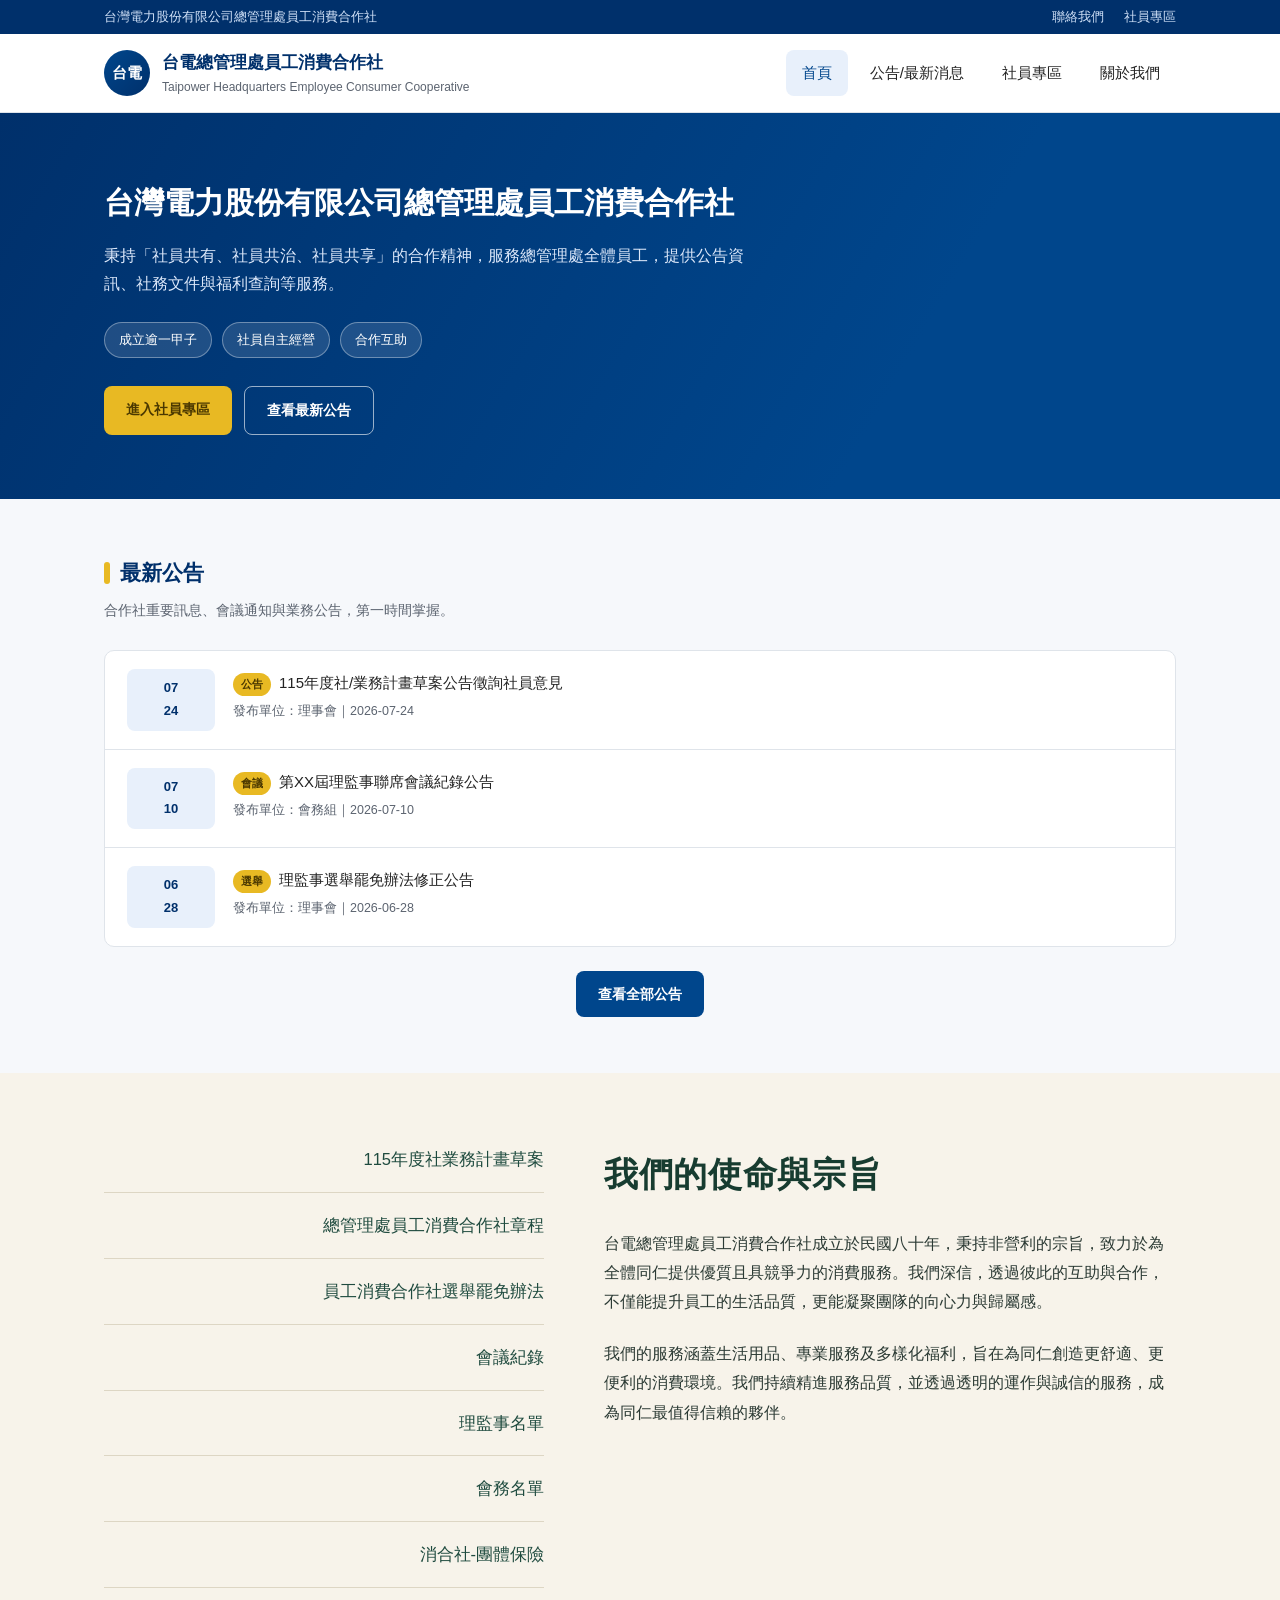
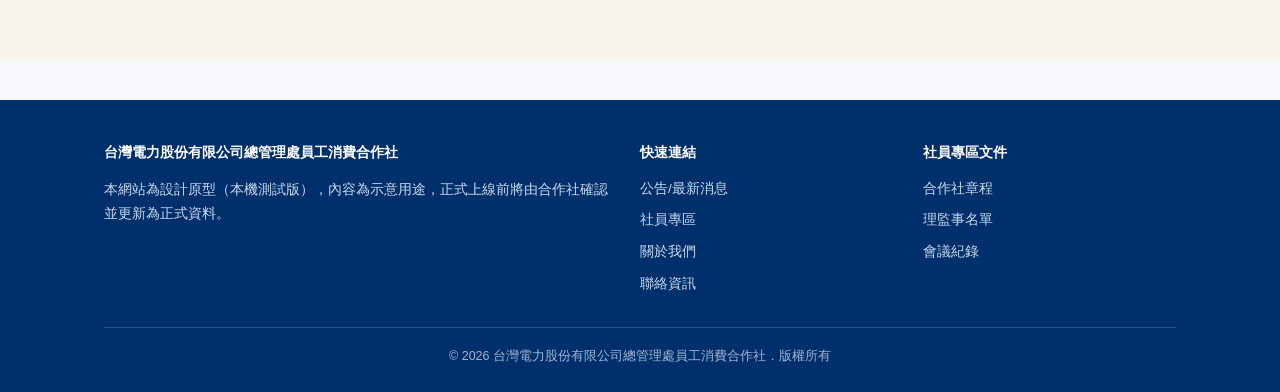
==== index.html @ ced12a4d "Add files via upload" ====
<!DOCTYPE html>
<html lang="zh-Hant">
<head>
<meta charset="UTF-8">
<meta name="viewport" content="width=device-width, initial-scale=1.0">
<title>首頁｜台電總管理處員工消費合作社</title>
<link rel="stylesheet" href="style.css">

</head>
<body>
<div class="topbar">
    <div class="container">
      <span>台灣電力股份有限公司總管理處員工消費合作社</span>
      <div>
        <a href="about.html">聯絡我們</a>
        <a href="members.html">社員專區</a>
      </div>
    </div>
  </div>
  <header class="site-header">
    <div class="container header-inner">
      <a class="brand" href="index.html">
        <div class="brand-mark">台電</div>
        <div class="brand-text">
          <div class="name-main">台電總管理處員工消費合作社</div>
          <div class="name-sub">Taipower Headquarters Employee Consumer Cooperative</div>
        </div>
      </a>
      <nav class="main-nav">
        <ul>
          <li><a class="active" href="index.html">首頁</a></li>
<li><a class="" href="news.html">公告/最新消息</a></li>
<li><a class="" href="members.html">社員專區</a></li>
<li><a class="" href="about.html">關於我們</a></li>

        </ul>
      </nav>
    </div>
  </header>


<section class="hero">
  <div class="container">
    <h1>台灣電力股份有限公司總管理處員工消費合作社</h1>
    <p>秉持「社員共有、社員共治、社員共享」的合作精神，服務總管理處全體員工，提供公告資訊、社務文件與福利查詢等服務。</p>
    <div class="hero-tags">
      <span>成立逾一甲子</span>
      <span>社員自主經營</span>
      <span>合作互助</span>
    </div>
    <div style="margin-top:28px; display:flex; gap:12px;">
      <a class="btn btn-primary" href="members.html">進入社員專區</a>
      <a class="btn btn-outline" href="news.html">查看最新公告</a>
    </div>
  </div>
</section>

<section class="section">
  <div class="container">
    <h2 class="section-title">最新公告</h2>
    <p class="section-desc">合作社重要訊息、會議通知與業務公告，第一時間掌握。</p>
    <div class="notice-list">
      <div class="notice-item">
        <div class="notice-date">07<br>24</div>
        <div>
          <div><span class="notice-tag">公告</span><span class="notice-title">115年度社/業務計畫草案公告徵詢社員意見</span></div>
          <div class="notice-meta">發布單位：理事會｜2026-07-24</div>
        </div>
      </div>
      <div class="notice-item">
        <div class="notice-date">07<br>10</div>
        <div>
          <div><span class="notice-tag">會議</span><span class="notice-title">第XX屆理監事聯席會議紀錄公告</span></div>
          <div class="notice-meta">發布單位：會務組｜2026-07-10</div>
        </div>
      </div>
      <div class="notice-item">
        <div class="notice-date">06<br>28</div>
        <div>
          <div><span class="notice-tag">選舉</span><span class="notice-title">理監事選舉罷免辦法修正公告</span></div>
          <div class="notice-meta">發布單位：理事會｜2026-06-28</div>
        </div>
      </div>
    </div>
    <div style="text-align:center; margin-top:24px;">
      <a class="btn btn-solid" href="news.html">查看全部公告</a>
    </div>
  </div>
</section>

<section class="mission-section">
  <div class="container mission-grid">
    <div class="mission-links">
      <a href="members-plan.html">115年度社業務計畫草案</a>
      <a href="members-charter.html">總管理處員工消費合作社章程</a>
      <a href="members-election.html">員工消費合作社選舉罷免辦法</a>
      <a href="members-minutes.html">會議紀錄</a>
      <a href="members-board.html">理監事名單</a>
      <a href="members-staff.html">會務名單</a>
      <a href="members-insurance.html">消合社-團體保險</a>
    </div>
    <div class="mission-content">
      <h2>我們的使命與宗旨</h2>
      <p>台電總管理處員工消費合作社成立於民國八十年，秉持非營利的宗旨，致力於為全體同仁提供優質且具競爭力的消費服務。我們深信，透過彼此的互助與合作，不僅能提升員工的生活品質，更能凝聚團隊的向心力與歸屬感。</p>
      <p>我們的服務涵蓋生活用品、專業服務及多樣化福利，旨在為同仁創造更舒適、更便利的消費環境。我們持續精進服務品質，並透過透明的運作與誠信的服務，成為同仁最值得信賴的夥伴。</p>
    </div>
  </div>
</section>

<footer class="site-footer">
    <div class="container">
      <div class="foot-grid">
        <div>
          <h4>台灣電力股份有限公司總管理處員工消費合作社</h4>
          <p style="color:#c9d9ef;">本網站為設計原型（本機測試版），內容為示意用途，正式上線前將由合作社確認並更新為正式資料。</p>
        </div>
        <div>
          <h4>快速連結</h4>
          <ul>
            <li><a href="news.html">公告/最新消息</a></li>
            <li><a href="members.html">社員專區</a></li>
            <li><a href="about.html">關於我們</a></li>
            <li><a href="about.html#contact">聯絡資訊</a></li>
          </ul>
        </div>
        <div>
          <h4>社員專區文件</h4>
          <ul>
            <li><a href="members-charter.html">合作社章程</a></li>
            <li><a href="members-board.html">理監事名單</a></li>
            <li><a href="members-minutes.html">會議紀錄</a></li>
          </ul>
        </div>
      </div>
      <div class="copyright">&copy; 2026 台灣電力股份有限公司總管理處員工消費合作社．版權所有</div>
    </div>
  </footer>

</body>
</html>
---- style.css ----
/* ===========================================================
   台灣電力股份有限公司總管理處員工消費合作社 - 網站樣式
   =========================================================== */

:root {
  --primary: #00468c;
  --primary-dark: #00306b;
  --primary-light: #e8f0fb;
  --accent: #e8b923;
  --text: #232323;
  --text-light: #5c6470;
  --border: #dfe4ea;
  --bg: #f6f8fb;
  --white: #ffffff;
  --radius: 10px;
  --shadow: 0 2px 10px rgba(0, 40, 90, 0.08);
}

* { box-sizing: border-box; }

/* ---------- Mission section (cream/green, matches reference layout) ---------- */
.mission-section { background: #F7F3EA; padding: 72px 0; }
.mission-grid { display: grid; grid-template-columns: 1fr 1.3fr; gap: 60px; align-items: start; }
@media (max-width: 860px) { .mission-grid { grid-template-columns: 1fr; gap: 32px; } }
.mission-links { display: flex; flex-direction: column; }
.mission-links a {
  display: block; text-align: right; padding: 18px 0;
  border-bottom: 1px solid #ddd6c4;
  color: #1F4B3F; font-size: 16.5px; font-weight: 500;
}
.mission-links a:first-child { padding-top: 0; }
.mission-links a:hover { color: #0d2a20; text-decoration: underline; }
.mission-content h2 {
  font-size: 34px; font-weight: 900; color: #173C30; margin: 0 0 24px; letter-spacing: .02em;
}
.mission-content p { color: #2b3a34; font-size: 15.5px; line-height: 1.9; margin: 0 0 22px; }
.mission-content p:last-child { margin-bottom: 0; }

body {
  margin: 0;
  font-family: "Noto Sans TC", "PingFang TC", "Microsoft JhengHei", -apple-system,
    BlinkMacSystemFont, sans-serif;
  color: var(--text);
  background: var(--bg);
  line-height: 1.75;
}

a { color: inherit; text-decoration: none; }
img { max-width: 100%; display: block; }

.container { max-width: 1120px; margin: 0 auto; padding: 0 24px; }

/* ---------- Top bar ---------- */
.topbar { background: var(--primary-dark); color: #cfe0f7; font-size: 13px; }
.topbar .container { display: flex; justify-content: space-between; align-items: center; height: 34px; }
.topbar a { color: #cfe0f7; margin-left: 16px; }
.topbar a:hover { color: var(--white); }

/* ---------- Header / Nav ---------- */
header.site-header { background: var(--white); border-bottom: 1px solid var(--border); position: sticky; top: 0; z-index: 50; }
.header-inner { display: flex; align-items: center; justify-content: space-between; height: 78px; }
.brand { display: flex; align-items: center; gap: 12px; }
.brand-mark {
  width: 46px; height: 46px; border-radius: 50%;
  background: linear-gradient(135deg, var(--primary), var(--primary-dark));
  color: var(--white); display: flex; align-items: center; justify-content: center;
  font-weight: 700; font-size: 15px; flex-shrink: 0;
}
.brand-text .name-main { font-size: 17px; font-weight: 700; color: var(--primary-dark); }
.brand-text .name-sub { font-size: 12px; color: var(--text-light); }

nav.main-nav ul { list-style: none; display: flex; gap: 6px; margin: 0; padding: 0; }
nav.main-nav a { display: block; padding: 10px 16px; border-radius: 8px; font-size: 15px; font-weight: 500; color: var(--text); }
nav.main-nav a:hover, nav.main-nav a.active { background: var(--primary-light); color: var(--primary); }

/* ---------- Hero ---------- */
.hero { background: linear-gradient(120deg, var(--primary-dark), var(--primary) 70%); color: var(--white); padding: 64px 0; }
.hero h1 { font-size: 30px; margin: 0 0 12px; }
.hero p { font-size: 16px; color: #dce8fa; max-width: 640px; margin: 0 0 24px; }
.hero-tags { display: flex; gap: 10px; flex-wrap: wrap; }
.hero-tags span { background: rgba(255,255,255,.12); border: 1px solid rgba(255,255,255,.35); padding: 6px 14px; border-radius: 999px; font-size: 13px; }

/* ---------- Page header ---------- */
.page-header { background: var(--primary-light); border-bottom: 1px solid var(--border); padding: 36px 0; }
.page-header h1 { margin: 0 0 6px; font-size: 24px; color: var(--primary-dark); }
.breadcrumb { font-size: 13px; color: var(--text-light); }
.breadcrumb a { color: var(--primary); }

/* ---------- Section ---------- */
.section { padding: 56px 0; }
.section-title { font-size: 21px; color: var(--primary-dark); margin: 0 0 6px; display: flex; align-items: center; gap: 10px; }
.section-title::before { content: ""; width: 6px; height: 22px; background: var(--accent); border-radius: 3px; display: inline-block; }
.section-desc { color: var(--text-light); margin: 0 0 28px; font-size: 14px; }

/* ---------- Grid / Cards ---------- */
.grid { display: grid; gap: 20px; }
.grid-3 { grid-template-columns: repeat(3, 1fr); }
.grid-2 { grid-template-columns: repeat(2, 1fr); }

@media (max-width: 860px) {
  .grid-3, .grid-2 { grid-template-columns: 1fr; }
  nav.main-nav { display: none; }
}

.card { background: var(--white); border: 1px solid var(--border); border-radius: var(--radius); padding: 24px; box-shadow: var(--shadow); transition: transform .15s ease, box-shadow .15s ease; }
.card:hover { transform: translateY(-3px); box-shadow: 0 8px 22px rgba(0,40,90,.12); }
.card .icon { width: 44px; height: 44px; border-radius: 10px; background: var(--primary-light); color: var(--primary); display: flex; align-items: center; justify-content: center; font-size: 20px; margin-bottom: 14px; }
.card h3 { margin: 0 0 8px; font-size: 16px; color: var(--text); }
.card p { margin: 0; font-size: 13.5px; color: var(--text-light); }
.card .card-link { display: inline-block; margin-top: 14px; font-size: 13px; color: var(--primary); font-weight: 600; }

/* ---------- Announcement list ---------- */
.notice-list { background: var(--white); border: 1px solid var(--border); border-radius: var(--radius); overflow: hidden; }
.notice-item { display: flex; gap: 18px; align-items: flex-start; padding: 18px 22px; border-bottom: 1px solid var(--border); }
.notice-item:last-child { border-bottom: none; }
.notice-item:hover { background: var(--primary-light); }
.notice-date { flex-shrink: 0; width: 88px; text-align: center; background: var(--primary-light); color: var(--primary-dark); border-radius: 8px; padding: 8px 4px; font-size: 13px; font-weight: 600; }
.notice-tag { display: inline-block; font-size: 11px; padding: 2px 8px; border-radius: 999px; background: var(--accent); color: #4a3800; font-weight: 700; margin-right: 8px; }
.notice-title { font-size: 15px; font-weight: 500; }
.notice-meta { font-size: 12.5px; color: var(--text-light); margin-top: 4px; }

/* ---------- Buttons ---------- */
.btn { display: inline-block; padding: 11px 22px; border-radius: 8px; font-size: 14px; font-weight: 600; cursor: pointer; border: none; }
.btn-primary { background: var(--accent); color: #4a3800; }
.btn-primary:hover { background: #f2c948; }
.btn-outline { background: transparent; border: 1px solid rgba(255,255,255,.6); color: var(--white); }
.btn-outline:hover { background: rgba(255,255,255,.15); }
.btn-solid { background: var(--primary); color: var(--white); }
.btn-solid:hover { background: var(--primary-dark); }

/* ---------- Document panel ---------- */
.doc-panel { background: var(--white); border: 1px solid var(--border); border-radius: var(--radius); padding: 28px; box-shadow: var(--shadow); }
.doc-panel h2 { color: var(--primary-dark); font-size: 18px; margin-top: 28px; }
.doc-panel h2:first-child { margin-top: 0; }
.doc-panel table { width: 100%; border-collapse: collapse; margin: 14px 0 24px; font-size: 14px; }
.doc-panel th, .doc-panel td { border: 1px solid var(--border); padding: 10px 12px; text-align: left; }
.doc-panel th { background: var(--primary-light); color: var(--primary-dark); font-weight: 700; }
.doc-meta { display: flex; gap: 16px; flex-wrap: wrap; font-size: 13px; color: var(--text-light); margin-bottom: 20px; border-bottom: 1px dashed var(--border); padding-bottom: 16px; }
.download-box { display: flex; align-items: center; justify-content: space-between; background: var(--primary-light); border: 1px dashed var(--primary); border-radius: 8px; padding: 14px 18px; margin-top: 24px; font-size: 14px; color: var(--primary-dark); }

/* ---------- Contact ---------- */
.contact-grid { display: grid; grid-template-columns: 1fr 1fr; gap: 28px; }
@media (max-width: 860px) { .contact-grid { grid-template-columns: 1fr; } }
.contact-info-list { list-style: none; padding: 0; margin: 0; }
.contact-info-list li { display: flex; gap: 12px; padding: 14px 0; border-bottom: 1px solid var(--border); font-size: 14.5px; }
.contact-info-list .label { width: 84px; flex-shrink: 0; color: var(--text-light); font-weight: 600; }
.form-group { margin-bottom: 16px; }
.form-group label { display: block; font-size: 13.5px; margin-bottom: 6px; color: var(--text-light); }
.form-group input, .form-group textarea { width: 100%; padding: 10px 12px; border: 1px solid var(--border); border-radius: 8px; font-size: 14px; font-family: inherit; }
.map-box { height: 220px; border-radius: var(--radius); border: 1px solid var(--border); background: repeating-linear-gradient(45deg, var(--primary-light), var(--primary-light) 12px, #f0f5fc 12px, #f0f5fc 24px); display: flex; align-items: center; justify-content: center; color: var(--primary); font-size: 13px; margin-top: 20px; }

/* ---------- Footer ---------- */
footer.site-footer { background: var(--primary-dark); color: #c9d9ef; padding: 40px 0 24px; margin-top: 40px; font-size: 13.5px; }
footer.site-footer .foot-grid { display: grid; grid-template-columns: 2fr 1fr 1fr; gap: 30px; padding-bottom: 24px; border-bottom: 1px solid rgba(255,255,255,.15); }
@media (max-width: 860px) { footer.site-footer .foot-grid { grid-template-columns: 1fr; } }
footer.site-footer h4 { color: var(--white); font-size: 14px; margin: 0 0 12px; }
footer.site-footer ul { list-style: none; padding: 0; margin: 0; }
footer.site-footer li { margin-bottom: 8px; }
footer.site-footer a:hover { color: var(--white); }
.copyright { text-align: center; padding-top: 18px; font-size: 12.5px; color: #9fb4d4; }

/* ---------- Misc ---------- */
.badge-list { display: flex; flex-wrap: wrap; gap: 10px; margin-bottom: 24px; }
.badge-list a { background: var(--white); border: 1px solid var(--border); padding: 8px 16px; border-radius: 999px; font-size: 13px; color: var(--primary); }
.badge-list a.active { background: var(--primary); color: var(--white); border-color: var(--primary); }
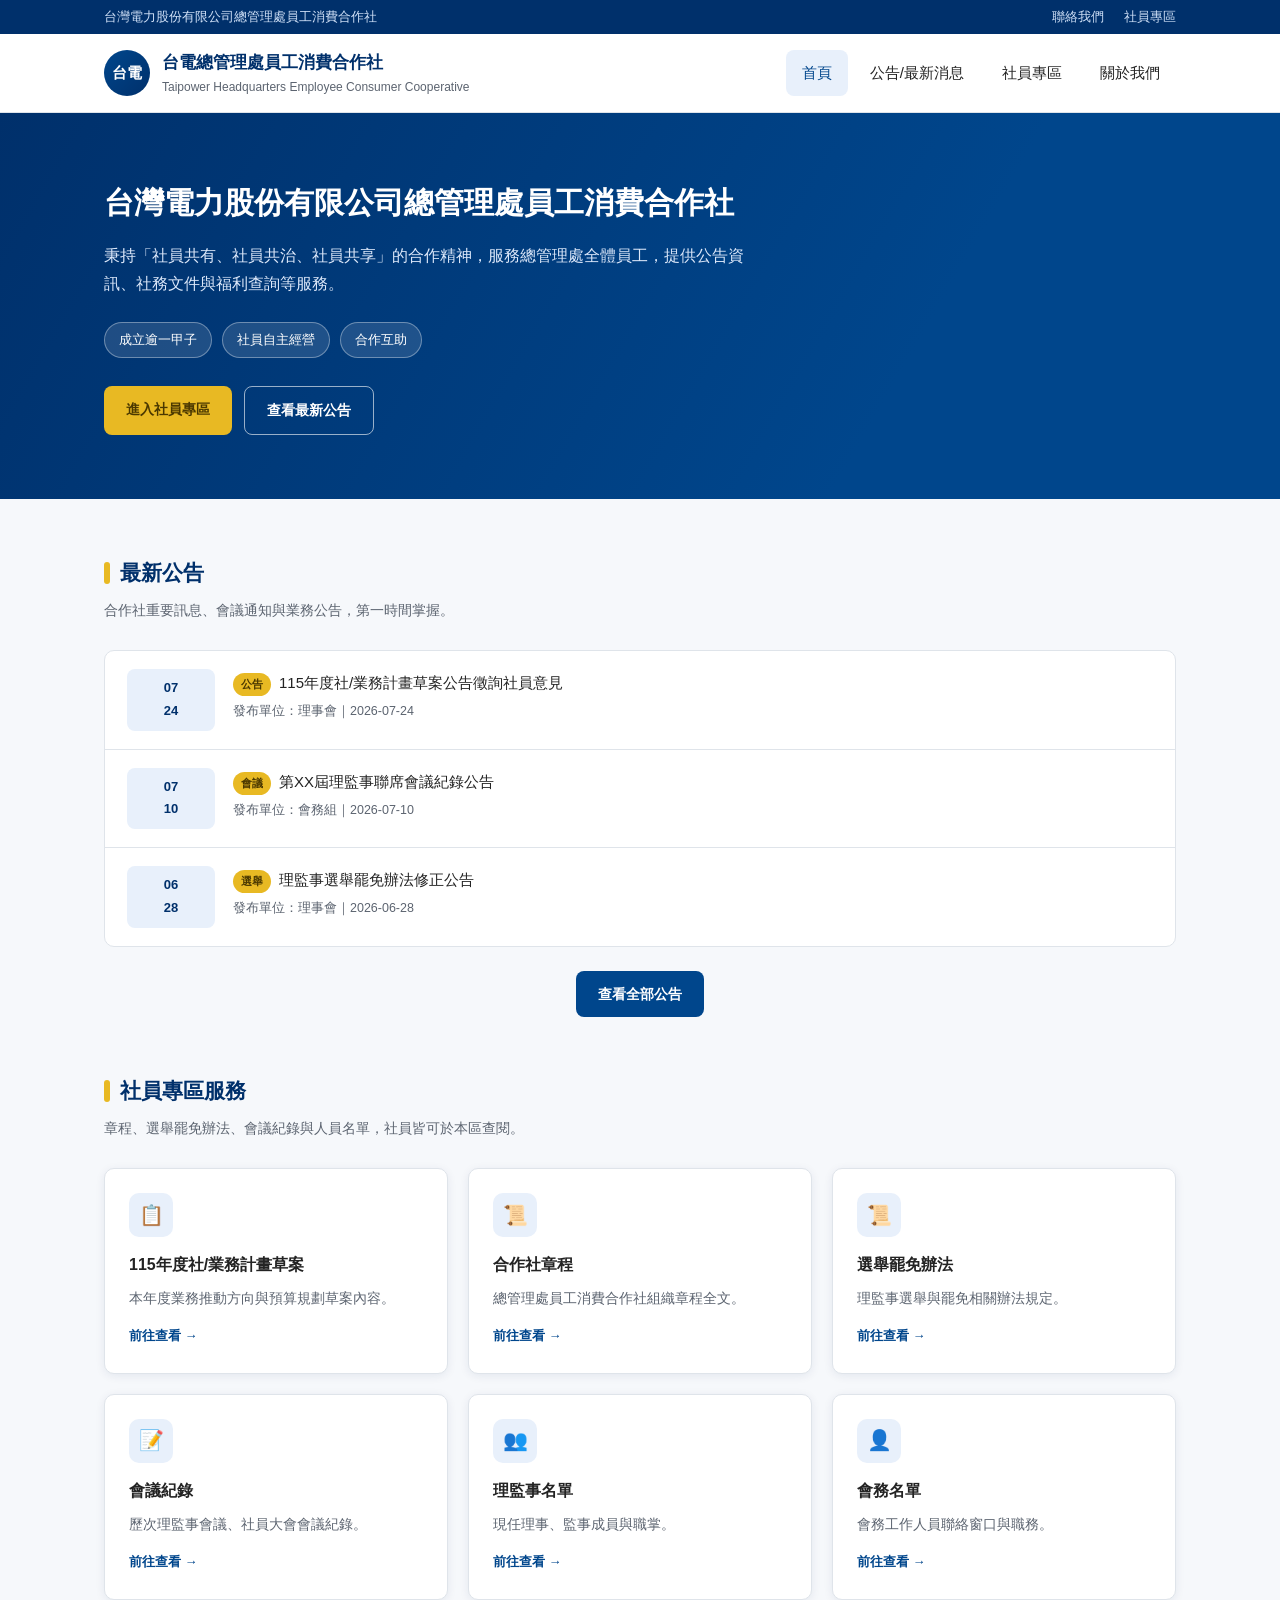
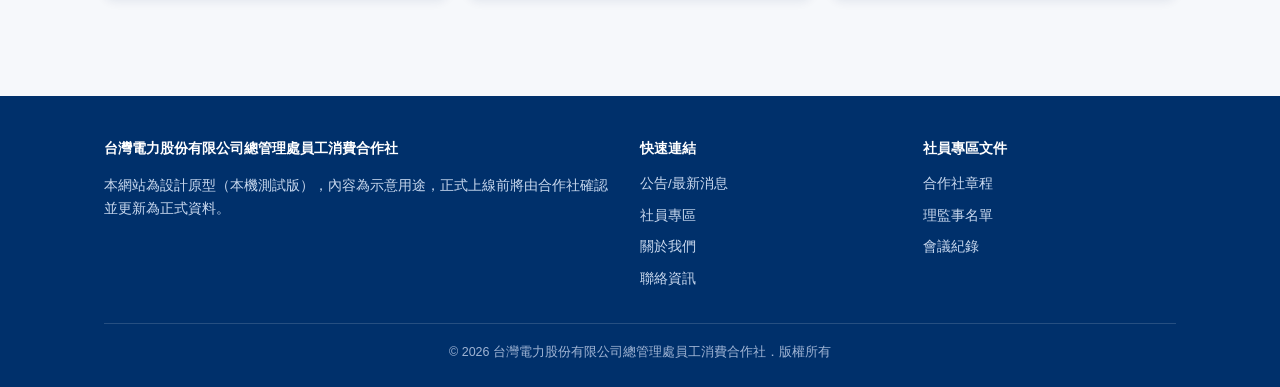
==== commit c4ab3e89: "Add files via upload" ====
--- a/index.html
+++ b/index.html
@@ -88,21 +88,47 @@
   </div>
 </section>
 
-<section class="mission-section">
-  <div class="container mission-grid">
-    <div class="mission-links">
-      <a href="members-plan.html">115年度社業務計畫草案</a>
-      <a href="members-charter.html">總管理處員工消費合作社章程</a>
-      <a href="members-election.html">員工消費合作社選舉罷免辦法</a>
-      <a href="members-minutes.html">會議紀錄</a>
-      <a href="members-board.html">理監事名單</a>
-      <a href="members-staff.html">會務名單</a>
-      <a href="members-insurance.html">消合社-團體保險</a>
-    </div>
-    <div class="mission-content">
-      <h2>我們的使命與宗旨</h2>
-      <p>台電總管理處員工消費合作社成立於民國八十年，秉持非營利的宗旨，致力於為全體同仁提供優質且具競爭力的消費服務。我們深信，透過彼此的互助與合作，不僅能提升員工的生活品質，更能凝聚團隊的向心力與歸屬感。</p>
-      <p>我們的服務涵蓋生活用品、專業服務及多樣化福利，旨在為同仁創造更舒適、更便利的消費環境。我們持續精進服務品質，並透過透明的運作與誠信的服務，成為同仁最值得信賴的夥伴。</p>
+<section class="section" style="padding-top:0;">
+  <div class="container">
+    <h2 class="section-title">社員專區服務</h2>
+    <p class="section-desc">章程、選舉罷免辦法、會議紀錄與人員名單，社員皆可於本區查閱。</p>
+    <div class="grid grid-3">
+      <div class="card">
+        <div class="icon">&#128203;</div>
+        <h3>115年度社/業務計畫草案</h3>
+        <p>本年度業務推動方向與預算規劃草案內容。</p>
+        <a class="card-link" href="members-plan.html">前往查看 →</a>
+      </div>
+      <div class="card">
+        <div class="icon">&#128220;</div>
+        <h3>合作社章程</h3>
+        <p>總管理處員工消費合作社組織章程全文。</p>
+        <a class="card-link" href="members-charter.html">前往查看 →</a>
+      </div>
+      <div class="card">
+        <div class="icon">&#128220;</div>
+        <h3>選舉罷免辦法</h3>
+        <p>理監事選舉與罷免相關辦法規定。</p>
+        <a class="card-link" href="members-election.html">前往查看 →</a>
+      </div>
+      <div class="card">
+        <div class="icon">&#128221;</div>
+        <h3>會議紀錄</h3>
+        <p>歷次理監事會議、社員大會會議紀錄。</p>
+        <a class="card-link" href="members-minutes.html">前往查看 →</a>
+      </div>
+      <div class="card">
+        <div class="icon">&#128101;</div>
+        <h3>理監事名單</h3>
+        <p>現任理事、監事成員與職掌。</p>
+        <a class="card-link" href="members-board.html">前往查看 →</a>
+      </div>
+      <div class="card">
+        <div class="icon">&#128100;</div>
+        <h3>會務名單</h3>
+        <p>會務工作人員聯絡窗口與職務。</p>
+        <a class="card-link" href="members-staff.html">前往查看 →</a>
+      </div>
     </div>
   </div>
 </section>
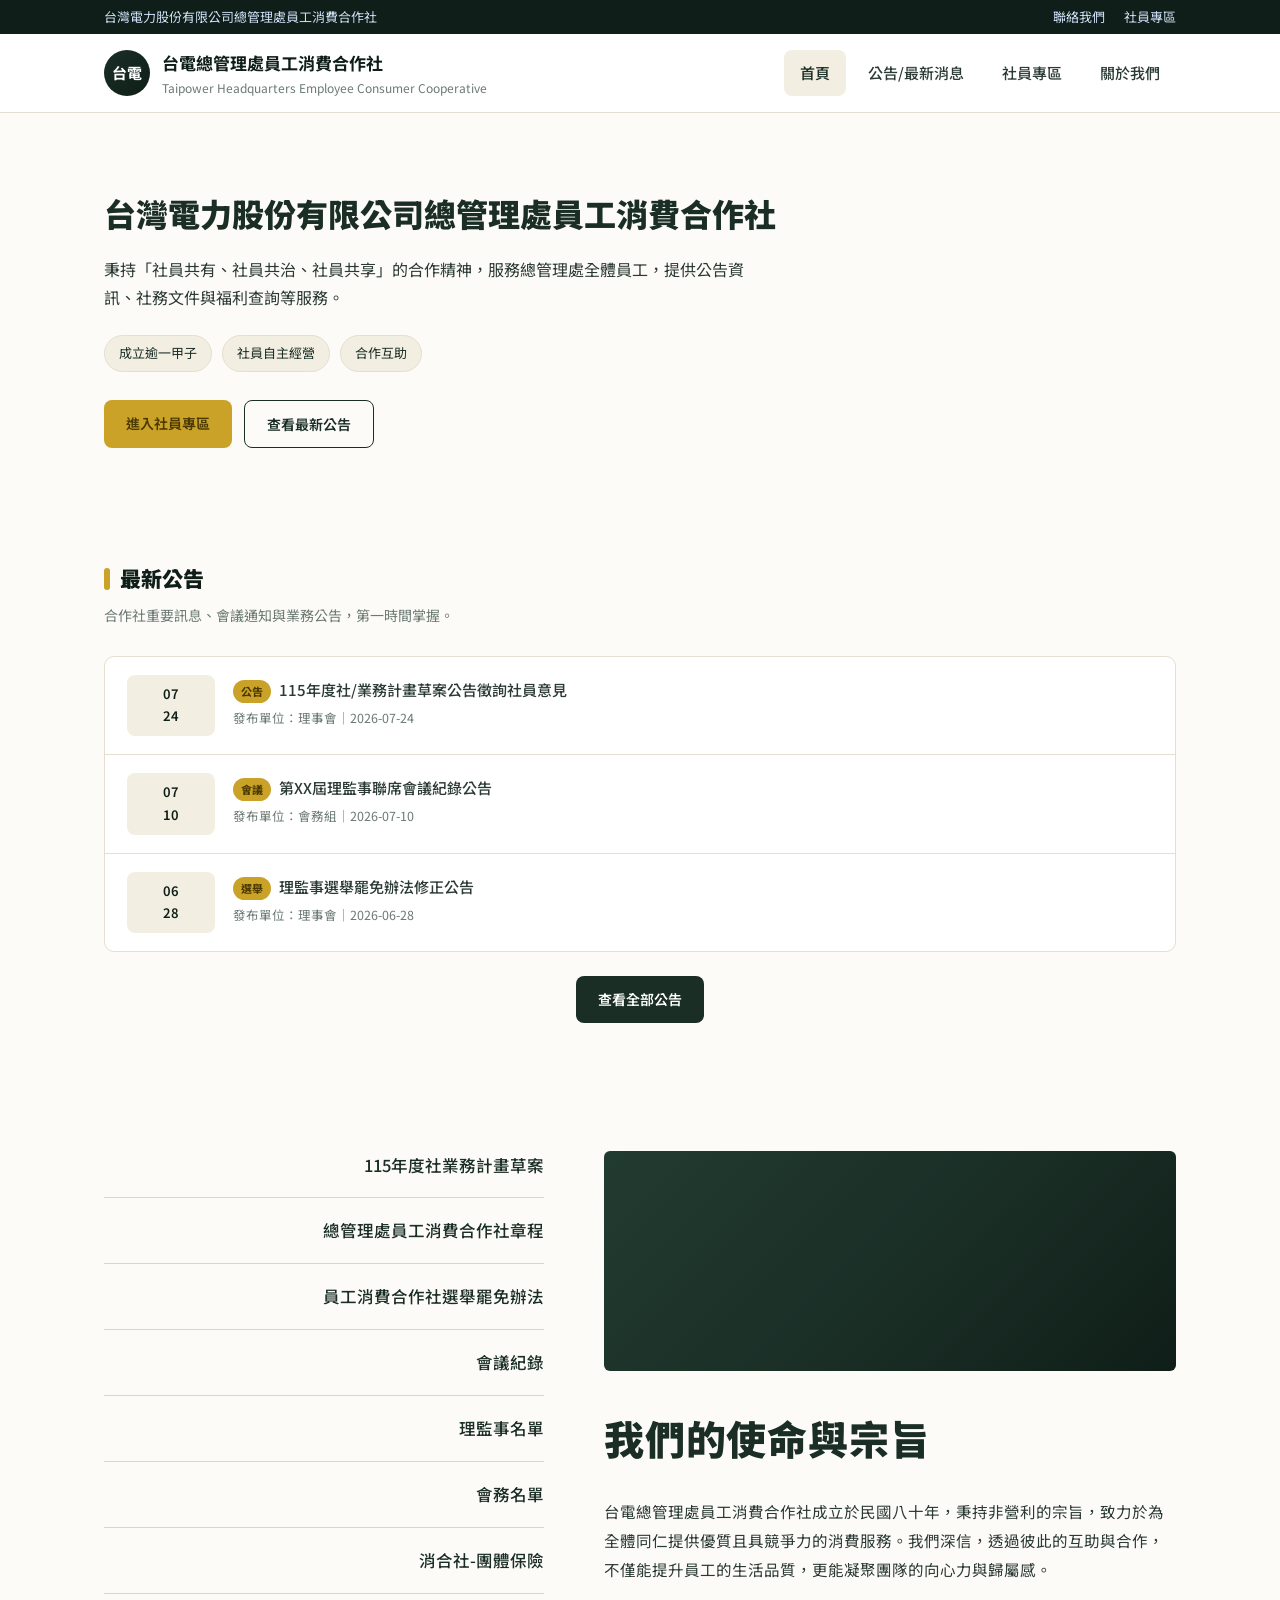
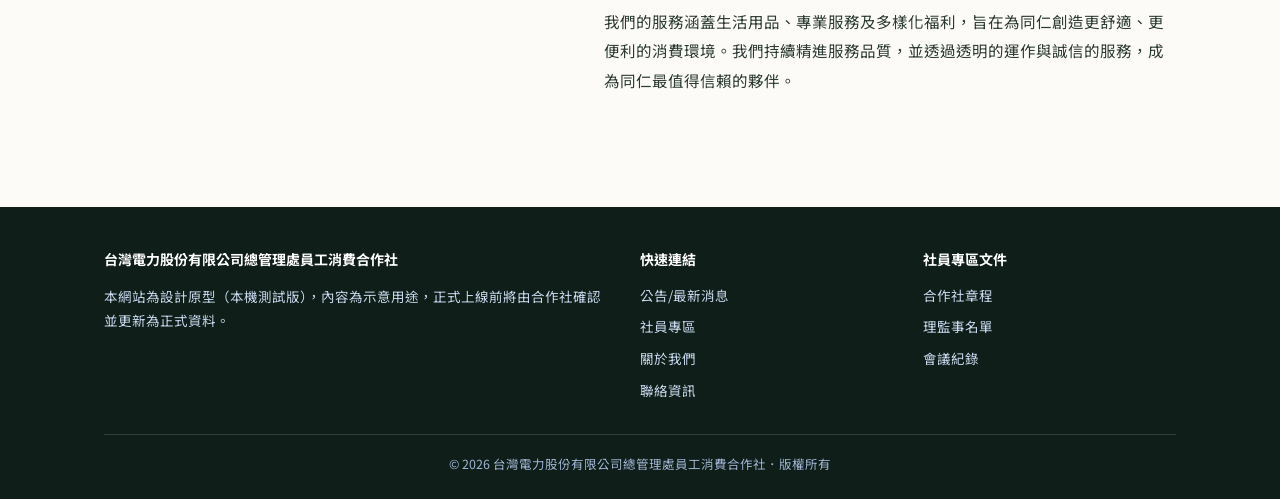
==== commit 64a67a1b: "Add files via upload" ====
--- a/index.html
+++ b/index.html
@@ -5,6 +5,8 @@
 <meta name="viewport" content="width=device-width, initial-scale=1.0">
 <title>首頁｜台電總管理處員工消費合作社</title>
 <link rel="stylesheet" href="style.css">
+<link rel="preconnect" href="https://fonts.googleapis.com">
+<link href="https://fonts.googleapis.com/css2?family=Noto+Sans+TC:wght@400;500;700;900&display=swap" rel="stylesheet">
 
 </head>
 <body>
@@ -88,47 +90,22 @@
   </div>
 </section>
 
-<section class="section" style="padding-top:0;">
-  <div class="container">
-    <h2 class="section-title">社員專區服務</h2>
-    <p class="section-desc">章程、選舉罷免辦法、會議紀錄與人員名單，社員皆可於本區查閱。</p>
-    <div class="grid grid-3">
-      <div class="card">
-        <div class="icon">&#128203;</div>
-        <h3>115年度社/業務計畫草案</h3>
-        <p>本年度業務推動方向與預算規劃草案內容。</p>
-        <a class="card-link" href="members-plan.html">前往查看 →</a>
-      </div>
-      <div class="card">
-        <div class="icon">&#128220;</div>
-        <h3>合作社章程</h3>
-        <p>總管理處員工消費合作社組織章程全文。</p>
-        <a class="card-link" href="members-charter.html">前往查看 →</a>
-      </div>
-      <div class="card">
-        <div class="icon">&#128220;</div>
-        <h3>選舉罷免辦法</h3>
-        <p>理監事選舉與罷免相關辦法規定。</p>
-        <a class="card-link" href="members-election.html">前往查看 →</a>
-      </div>
-      <div class="card">
-        <div class="icon">&#128221;</div>
-        <h3>會議紀錄</h3>
-        <p>歷次理監事會議、社員大會會議紀錄。</p>
-        <a class="card-link" href="members-minutes.html">前往查看 →</a>
-      </div>
-      <div class="card">
-        <div class="icon">&#128101;</div>
-        <h3>理監事名單</h3>
-        <p>現任理事、監事成員與職掌。</p>
-        <a class="card-link" href="members-board.html">前往查看 →</a>
-      </div>
-      <div class="card">
-        <div class="icon">&#128100;</div>
-        <h3>會務名單</h3>
-        <p>會務工作人員聯絡窗口與職務。</p>
-        <a class="card-link" href="members-staff.html">前往查看 →</a>
-      </div>
+<section class="mission-section">
+  <div class="container mission-grid">
+    <div class="mission-links">
+      <a href="https://adb7a6c7-a192-4dac-a1f6-1f492c60ffc0.filesusr.com/ugd/57cb53_e163f4eb58ab46dfaa9be1dbbb0bc4dc.pdf" target="_blank" rel="noopener">115年度社業務計畫草案</a>
+      <a href="https://adb7a6c7-a192-4dac-a1f6-1f492c60ffc0.filesusr.com/ugd/57cb53_45d03a9112f544868437a6b94e84ff23.pdf" target="_blank" rel="noopener">總管理處員工消費合作社章程</a>
+      <a href="https://adb7a6c7-a192-4dac-a1f6-1f492c60ffc0.filesusr.com/ugd/57cb53_b91ee99d09fe4e7e844514019072562b.pdf" target="_blank" rel="noopener">員工消費合作社選舉罷免辦法</a>
+      <a href="https://adb7a6c7-a192-4dac-a1f6-1f492c60ffc0.filesusr.com/ugd/57cb53_504e00276db544398643ff46e3ede6ad.pdf" target="_blank" rel="noopener">會議紀錄</a>
+      <a href="https://adb7a6c7-a192-4dac-a1f6-1f492c60ffc0.filesusr.com/ugd/57cb53_00c2dcaadf28481285958f4c4b21e5ef.pdf" target="_blank" rel="noopener">理監事名單</a>
+      <a href="https://adb7a6c7-a192-4dac-a1f6-1f492c60ffc0.filesusr.com/ugd/57cb53_974e047fa13f47d385c5d4ec8f8d037d.pdf" target="_blank" rel="noopener">會務名單</a>
+      <a href="https://adb7a6c7-a192-4dac-a1f6-1f492c60ffc0.filesusr.com/ugd/57cb53_03e3f0b1b38941879054db52573428be.pdf" target="_blank" rel="noopener">消合社-團體保險</a>
+    </div>
+    <div class="mission-content">
+      <div class="mission-image"></div>
+      <h2>我們的使命與宗旨</h2>
+      <p>台電總管理處員工消費合作社成立於民國八十年，秉持非營利的宗旨，致力於為全體同仁提供優質且具競爭力的消費服務。我們深信，透過彼此的互助與合作，不僅能提升員工的生活品質，更能凝聚團隊的向心力與歸屬感。</p>
+      <p>我們的服務涵蓋生活用品、專業服務及多樣化福利，旨在為同仁創造更舒適、更便利的消費環境。我們持續精進服務品質，並透過透明的運作與誠信的服務，成為同仁最值得信賴的夥伴。</p>
     </div>
   </div>
 </section>
--- a/style.css
+++ b/style.css
@@ -3,35 +3,36 @@
    =========================================================== */
 
 :root {
-  --primary: #00468c;
-  --primary-dark: #00306b;
-  --primary-light: #e8f0fb;
-  --accent: #e8b923;
-  --text: #232323;
-  --text-light: #5c6470;
-  --border: #dfe4ea;
-  --bg: #f6f8fb;
+  --primary: #1A2E26;
+  --primary-dark: #0F1E18;
+  --primary-light: #F2EEE1;
+  --accent: #C9A227;
+  --text: #2b3a34;
+  --text-light: #6b7a72;
+  --border: #e4dfd0;
+  --bg: #FDFBF7;
   --white: #ffffff;
   --radius: 10px;
-  --shadow: 0 2px 10px rgba(0, 40, 90, 0.08);
+  --shadow: 0 2px 10px rgba(26, 46, 38, 0.08);
 }
 
 * { box-sizing: border-box; }
 
 /* ---------- Mission section (cream/green, matches reference layout) ---------- */
-.mission-section { background: #F7F3EA; padding: 72px 0; }
+.mission-section { background: #FDFBF7; padding: 72px 0; }
 .mission-grid { display: grid; grid-template-columns: 1fr 1.3fr; gap: 60px; align-items: start; }
 @media (max-width: 860px) { .mission-grid { grid-template-columns: 1fr; gap: 32px; } }
+.mission-image { width: 100%; height: 220px; border-radius: 6px; margin-bottom: 32px; background: linear-gradient(135deg, #223b31 0%, #1A2E26 55%, #0F1E18 100%); }
 .mission-links { display: flex; flex-direction: column; }
 .mission-links a {
   display: block; text-align: right; padding: 18px 0;
   border-bottom: 1px solid #ddd6c4;
-  color: #1F4B3F; font-size: 16.5px; font-weight: 500;
+  color: #1A2E26; font-size: 16.5px; font-weight: 500;
 }
 .mission-links a:first-child { padding-top: 0; }
 .mission-links a:hover { color: #0d2a20; text-decoration: underline; }
 .mission-content h2 {
-  font-size: 34px; font-weight: 900; color: #173C30; margin: 0 0 24px; letter-spacing: .02em;
+  font-size: 40px; font-weight: 900; color: #1A2E26; margin: 0 0 24px; letter-spacing: .02em;
 }
 .mission-content p { color: #2b3a34; font-size: 15.5px; line-height: 1.9; margin: 0 0 22px; }
 .mission-content p:last-child { margin-bottom: 0; }
@@ -74,11 +75,11 @@
 nav.main-nav a:hover, nav.main-nav a.active { background: var(--primary-light); color: var(--primary); }
 
 /* ---------- Hero ---------- */
-.hero { background: linear-gradient(120deg, var(--primary-dark), var(--primary) 70%); color: var(--white); padding: 64px 0; }
-.hero h1 { font-size: 30px; margin: 0 0 12px; }
-.hero p { font-size: 16px; color: #dce8fa; max-width: 640px; margin: 0 0 24px; }
+.hero { background: var(--bg); color: var(--primary); padding: 72px 0 56px; }
+.hero h1 { font-size: 32px; font-weight: 900; margin: 0 0 14px; color: var(--primary); }
+.hero p { font-size: 16px; color: var(--text); max-width: 640px; margin: 0 0 24px; }
 .hero-tags { display: flex; gap: 10px; flex-wrap: wrap; }
-.hero-tags span { background: rgba(255,255,255,.12); border: 1px solid rgba(255,255,255,.35); padding: 6px 14px; border-radius: 999px; font-size: 13px; }
+.hero-tags span { background: var(--primary-light); border: 1px solid var(--border); color: var(--primary); padding: 6px 14px; border-radius: 999px; font-size: 13px; }
 
 /* ---------- Page header ---------- */
 .page-header { background: var(--primary-light); border-bottom: 1px solid var(--border); padding: 36px 0; }
@@ -88,7 +89,7 @@
 
 /* ---------- Section ---------- */
 .section { padding: 56px 0; }
-.section-title { font-size: 21px; color: var(--primary-dark); margin: 0 0 6px; display: flex; align-items: center; gap: 10px; }
+.section-title { font-size: 21px; font-weight: 900; color: var(--primary-dark); margin: 0 0 6px; display: flex; align-items: center; gap: 10px; }
 .section-title::before { content: ""; width: 6px; height: 22px; background: var(--accent); border-radius: 3px; display: inline-block; }
 .section-desc { color: var(--text-light); margin: 0 0 28px; font-size: 14px; }
 
@@ -123,8 +124,8 @@
 .btn { display: inline-block; padding: 11px 22px; border-radius: 8px; font-size: 14px; font-weight: 600; cursor: pointer; border: none; }
 .btn-primary { background: var(--accent); color: #4a3800; }
 .btn-primary:hover { background: #f2c948; }
-.btn-outline { background: transparent; border: 1px solid rgba(255,255,255,.6); color: var(--white); }
-.btn-outline:hover { background: rgba(255,255,255,.15); }
+.btn-outline { background: transparent; border: 1px solid var(--primary); color: var(--primary); }
+.btn-outline:hover { background: var(--primary-light); }
 .btn-solid { background: var(--primary); color: var(--white); }
 .btn-solid:hover { background: var(--primary-dark); }
 
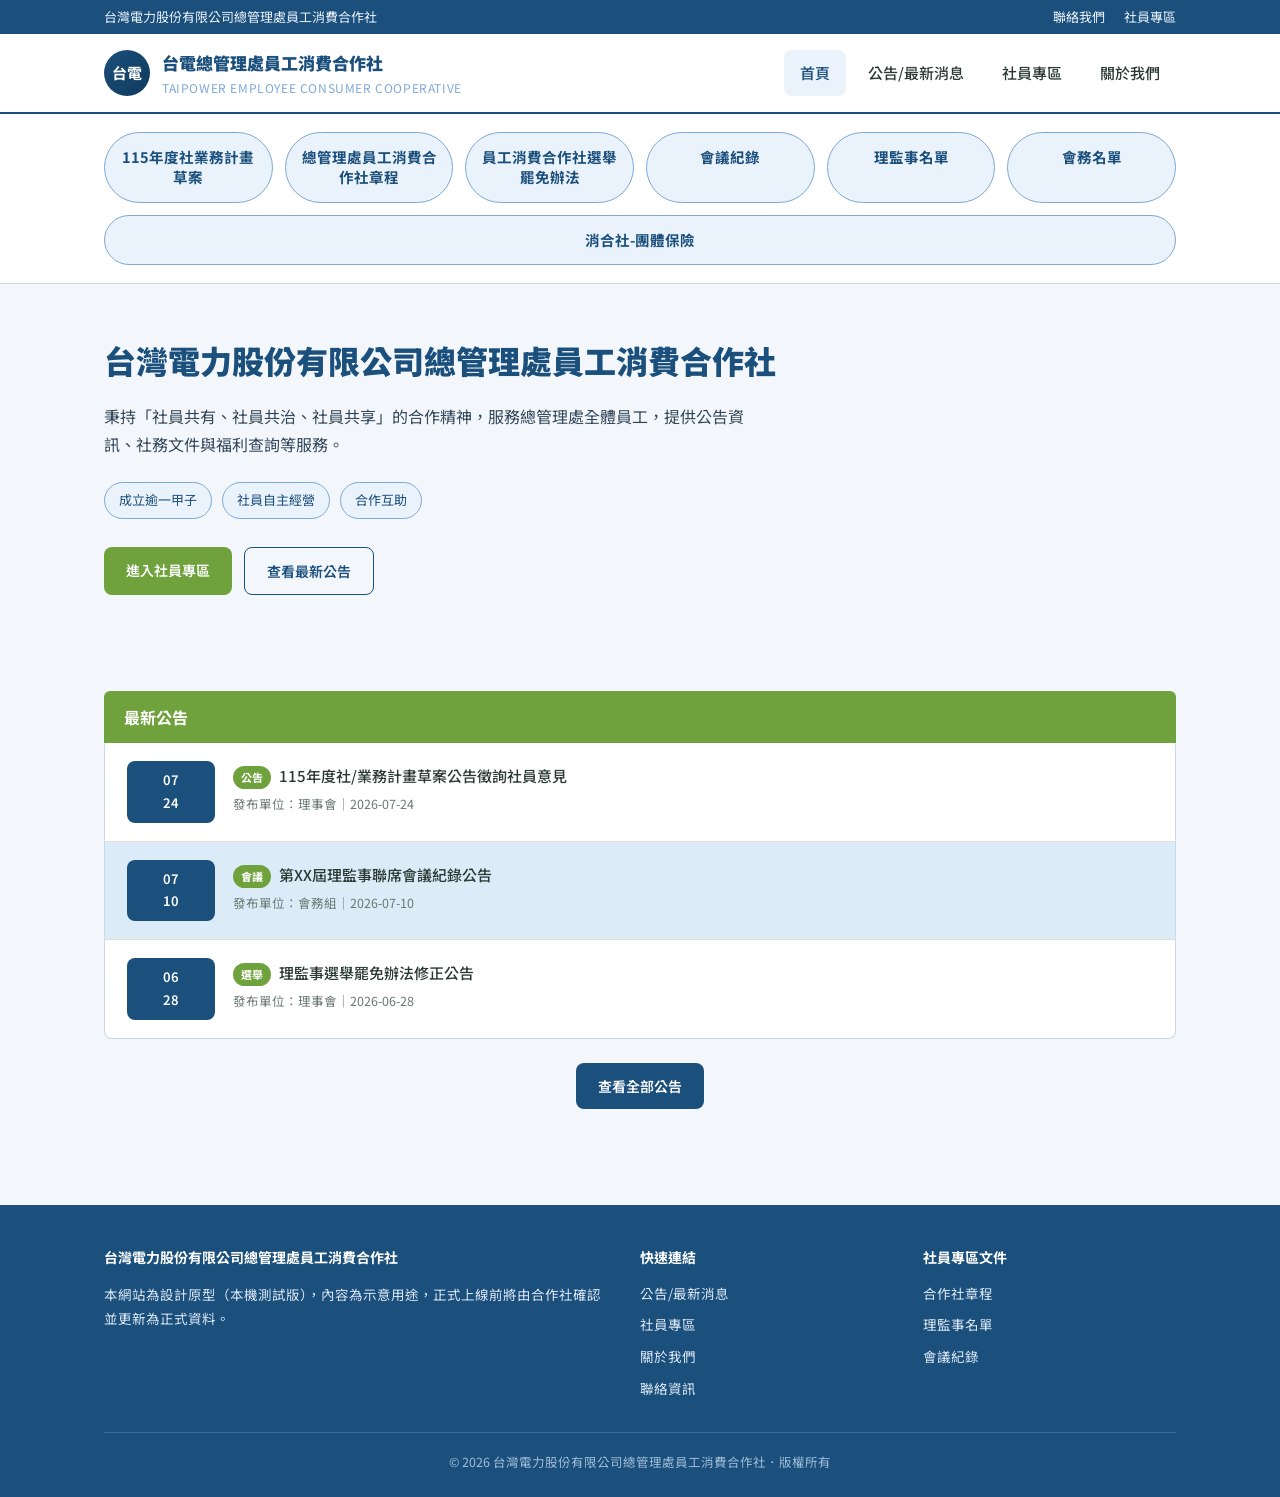
==== commit ab4f4270: "Add files via upload" ====
--- a/index.html
+++ b/index.html
@@ -8,6 +8,88 @@
 <link rel="preconnect" href="https://fonts.googleapis.com">
 <link href="https://fonts.googleapis.com/css2?family=Noto+Sans+TC:wght@400;500;700;900&display=swap" rel="stylesheet">
 
+<style>
+  /* ===========================================================
+     首頁專屬配色（比照台電公司官網：白底＋淺藍格狀選單＋綠色標題列）
+     僅套用於本頁，其他頁面沿用原本 style.css 綠色/米色主題
+     =========================================================== */
+  :root{
+    --tp-blue: #1B4F7C;
+    --tp-blue-line: #7EA9D6;
+    --tp-blue-bg: #EAF2FB;
+    --tp-blue-bg-hover: #D7E9FA;
+    --tp-green: #6FA23C;
+    --tp-green-dark: #588233;
+    --tp-page-bg: #F3F7FB;
+    --tp-row-alt: #DCEBF8;
+    --tp-border: #C9D9E8;
+  }
+  body{ background: var(--tp-page-bg); }
+
+  .topbar{ background: var(--tp-blue); color: #eaf2fb; }
+  .topbar a{ color: #eaf2fb; }
+  .topbar a:hover{ color: #ffffff; }
+
+  header.site-header{ background: #ffffff; border-bottom: 2px solid var(--tp-blue); }
+  .brand-mark{ background: linear-gradient(135deg, var(--tp-blue), #0f3a5c); }
+  .brand-text .name-main{ color: var(--tp-blue); font-weight: 900; }
+  .brand-text .name-sub{ color: var(--tp-blue-line); letter-spacing: .05em; }
+
+  nav.main-nav a:hover, nav.main-nav a.active{ background: var(--tp-blue-bg); color: var(--tp-blue); }
+
+  /* ---------- 橫式主選單：7 大社員專區文件 ---------- */
+  .doc-nav{ background: #ffffff; border-bottom: 1px solid var(--tp-border); padding: 18px 0; }
+  .doc-nav-grid{
+    display: flex; flex-wrap: wrap; gap: 12px;
+  }
+  .doc-nav-grid a{
+    flex: 1 1 calc(14.28% - 12px);
+    min-width: 150px;
+    text-align: center;
+    padding: 14px 10px;
+    background: var(--tp-blue-bg);
+    border: 1px solid var(--tp-blue-line);
+    border-radius: 999px;
+    color: var(--tp-blue);
+    font-weight: 700;
+    font-size: 14.5px;
+    line-height: 1.4;
+    transition: background .15s ease, transform .15s ease;
+  }
+  .doc-nav-grid a:hover{ background: var(--tp-blue-bg-hover); transform: translateY(-2px); }
+  @media (max-width: 980px){ .doc-nav-grid a{ flex: 1 1 calc(33.33% - 12px); } }
+  @media (max-width: 620px){ .doc-nav-grid a{ flex: 1 1 calc(50% - 12px); } }
+
+  .hero{ background: var(--tp-page-bg); color: var(--tp-blue); padding: 48px 0 40px; }
+  .hero h1{ color: var(--tp-blue); font-weight: 900; }
+  .hero p{ color: #33475a; }
+  .hero-tags span{ background: var(--tp-blue-bg); border: 1px solid var(--tp-blue-line); color: var(--tp-blue); }
+  .btn-primary{ background: var(--tp-green); color: #ffffff; }
+  .btn-primary:hover{ background: var(--tp-green-dark); }
+  .btn-outline{ border: 1px solid var(--tp-blue); color: var(--tp-blue); }
+  .btn-outline:hover{ background: var(--tp-blue-bg); }
+  .btn-solid{ background: var(--tp-blue); color: #ffffff; }
+  .btn-solid:hover{ background: #0f3a5c; }
+
+  /* ---------- 綠色標題列（比照台電官網「單位網站」樣式） ---------- */
+  .green-bar{
+    background: var(--tp-green); color: #ffffff; font-weight: 700; font-size: 16px;
+    padding: 12px 20px; border-radius: 6px 6px 0 0;
+  }
+  .notice-list{ border: 1px solid var(--tp-border); border-top: none; border-radius: 0 0 8px 8px; }
+  .notice-item:nth-child(even){ background: var(--tp-row-alt); }
+  .notice-item:hover{ background: var(--tp-blue-bg-hover); }
+  .notice-date{ background: var(--tp-blue); color: #ffffff; }
+  .notice-tag{ background: var(--tp-green); color: #ffffff; }
+  .section-title{ color: var(--tp-blue); }
+  .section-title::before{ background: var(--tp-green); }
+
+  footer.site-footer{ background: var(--tp-blue); color: #dce8f5; }
+  footer.site-footer h4{ color: #ffffff; }
+  footer.site-footer a:hover{ color: #ffffff; }
+  .copyright{ color: #9fbdd9; }
+</style>
+
 </head>
 <body>
 <div class="topbar">
@@ -25,7 +107,7 @@
         <div class="brand-mark">台電</div>
         <div class="brand-text">
           <div class="name-main">台電總管理處員工消費合作社</div>
-          <div class="name-sub">Taipower Headquarters Employee Consumer Cooperative</div>
+          <div class="name-sub">TAIPOWER EMPLOYEE CONSUMER COOPERATIVE</div>
         </div>
       </a>
       <nav class="main-nav">
@@ -40,6 +122,19 @@
     </div>
   </header>
 
+<section class="doc-nav">
+  <div class="container">
+    <div class="doc-nav-grid">
+      <a href="https://adb7a6c7-a192-4dac-a1f6-1f492c60ffc0.filesusr.com/ugd/57cb53_e163f4eb58ab46dfaa9be1dbbb0bc4dc.pdf" target="_blank" rel="noopener">115年度社業務計畫草案</a>
+      <a href="https://adb7a6c7-a192-4dac-a1f6-1f492c60ffc0.filesusr.com/ugd/57cb53_45d03a9112f544868437a6b94e84ff23.pdf" target="_blank" rel="noopener">總管理處員工消費合作社章程</a>
+      <a href="https://adb7a6c7-a192-4dac-a1f6-1f492c60ffc0.filesusr.com/ugd/57cb53_b91ee99d09fe4e7e844514019072562b.pdf" target="_blank" rel="noopener">員工消費合作社選舉罷免辦法</a>
+      <a href="https://adb7a6c7-a192-4dac-a1f6-1f492c60ffc0.filesusr.com/ugd/57cb53_504e00276db544398643ff46e3ede6ad.pdf" target="_blank" rel="noopener">會議紀錄</a>
+      <a href="https://adb7a6c7-a192-4dac-a1f6-1f492c60ffc0.filesusr.com/ugd/57cb53_00c2dcaadf28481285958f4c4b21e5ef.pdf" target="_blank" rel="noopener">理監事名單</a>
+      <a href="https://adb7a6c7-a192-4dac-a1f6-1f492c60ffc0.filesusr.com/ugd/57cb53_974e047fa13f47d385c5d4ec8f8d037d.pdf" target="_blank" rel="noopener">會務名單</a>
+      <a href="https://adb7a6c7-a192-4dac-a1f6-1f492c60ffc0.filesusr.com/ugd/57cb53_03e3f0b1b38941879054db52573428be.pdf" target="_blank" rel="noopener">消合社-團體保險</a>
+    </div>
+  </div>
+</section>
 
 <section class="hero">
   <div class="container">
@@ -59,8 +154,7 @@
 
 <section class="section">
   <div class="container">
-    <h2 class="section-title">最新公告</h2>
-    <p class="section-desc">合作社重要訊息、會議通知與業務公告，第一時間掌握。</p>
+    <div class="green-bar">最新公告</div>
     <div class="notice-list">
       <div class="notice-item">
         <div class="notice-date">07<br>24</div>
@@ -90,32 +184,12 @@
   </div>
 </section>
 
-<section class="mission-section">
-  <div class="container mission-grid">
-    <div class="mission-links">
-      <a href="https://adb7a6c7-a192-4dac-a1f6-1f492c60ffc0.filesusr.com/ugd/57cb53_e163f4eb58ab46dfaa9be1dbbb0bc4dc.pdf" target="_blank" rel="noopener">115年度社業務計畫草案</a>
-      <a href="https://adb7a6c7-a192-4dac-a1f6-1f492c60ffc0.filesusr.com/ugd/57cb53_45d03a9112f544868437a6b94e84ff23.pdf" target="_blank" rel="noopener">總管理處員工消費合作社章程</a>
-      <a href="https://adb7a6c7-a192-4dac-a1f6-1f492c60ffc0.filesusr.com/ugd/57cb53_b91ee99d09fe4e7e844514019072562b.pdf" target="_blank" rel="noopener">員工消費合作社選舉罷免辦法</a>
-      <a href="https://adb7a6c7-a192-4dac-a1f6-1f492c60ffc0.filesusr.com/ugd/57cb53_504e00276db544398643ff46e3ede6ad.pdf" target="_blank" rel="noopener">會議紀錄</a>
-      <a href="https://adb7a6c7-a192-4dac-a1f6-1f492c60ffc0.filesusr.com/ugd/57cb53_00c2dcaadf28481285958f4c4b21e5ef.pdf" target="_blank" rel="noopener">理監事名單</a>
-      <a href="https://adb7a6c7-a192-4dac-a1f6-1f492c60ffc0.filesusr.com/ugd/57cb53_974e047fa13f47d385c5d4ec8f8d037d.pdf" target="_blank" rel="noopener">會務名單</a>
-      <a href="https://adb7a6c7-a192-4dac-a1f6-1f492c60ffc0.filesusr.com/ugd/57cb53_03e3f0b1b38941879054db52573428be.pdf" target="_blank" rel="noopener">消合社-團體保險</a>
-    </div>
-    <div class="mission-content">
-      <div class="mission-image"></div>
-      <h2>我們的使命與宗旨</h2>
-      <p>台電總管理處員工消費合作社成立於民國八十年，秉持非營利的宗旨，致力於為全體同仁提供優質且具競爭力的消費服務。我們深信，透過彼此的互助與合作，不僅能提升員工的生活品質，更能凝聚團隊的向心力與歸屬感。</p>
-      <p>我們的服務涵蓋生活用品、專業服務及多樣化福利，旨在為同仁創造更舒適、更便利的消費環境。我們持續精進服務品質，並透過透明的運作與誠信的服務，成為同仁最值得信賴的夥伴。</p>
-    </div>
-  </div>
-</section>
-
 <footer class="site-footer">
     <div class="container">
       <div class="foot-grid">
         <div>
           <h4>台灣電力股份有限公司總管理處員工消費合作社</h4>
-          <p style="color:#c9d9ef;">本網站為設計原型（本機測試版），內容為示意用途，正式上線前將由合作社確認並更新為正式資料。</p>
+          <p style="color:#dce8f5;">本網站為設計原型（本機測試版），內容為示意用途，正式上線前將由合作社確認並更新為正式資料。</p>
         </div>
         <div>
           <h4>快速連結</h4>
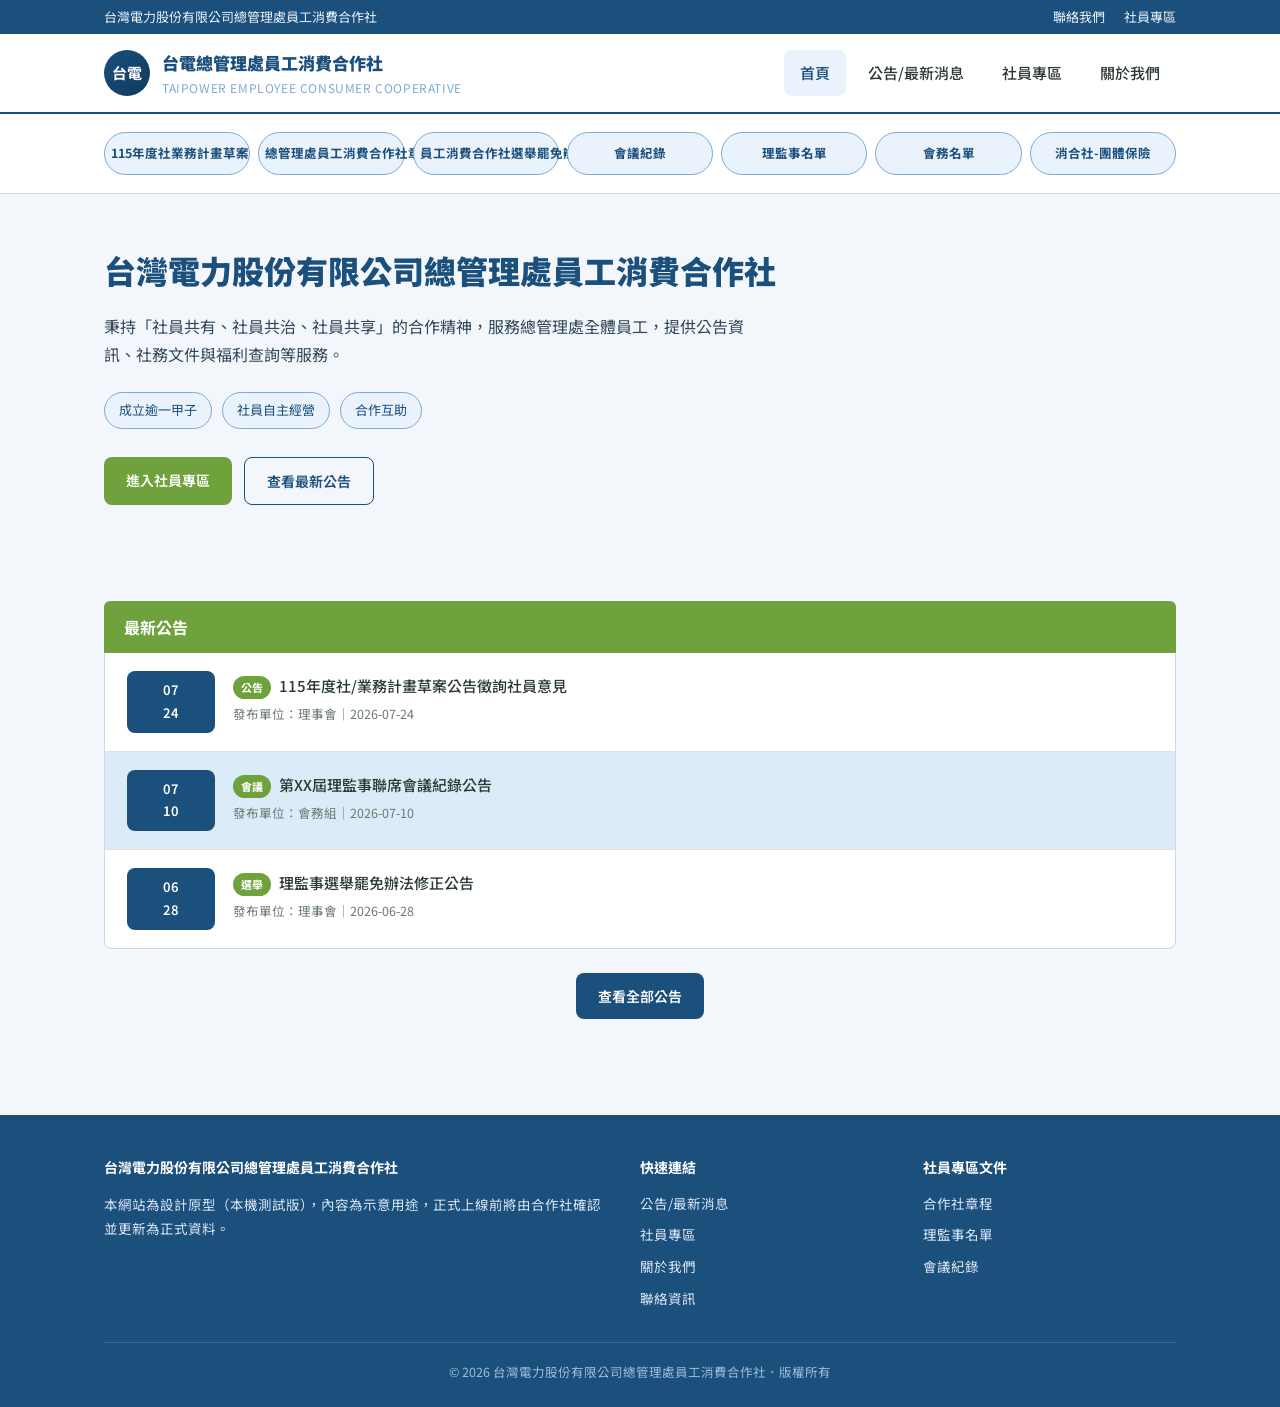
==== commit 19403a0a: "Add files via upload" ====
--- a/index.html
+++ b/index.html
@@ -37,28 +37,33 @@
 
   nav.main-nav a:hover, nav.main-nav a.active{ background: var(--tp-blue-bg); color: var(--tp-blue); }
 
-  /* ---------- 橫式主選單：7 大社員專區文件 ---------- */
+  /* ---------- 橫式主選單：7 大社員專區文件（單行不換列） ---------- */
   .doc-nav{ background: #ffffff; border-bottom: 1px solid var(--tp-border); padding: 18px 0; }
   .doc-nav-grid{
-    display: flex; flex-wrap: wrap; gap: 12px;
+    display: flex; flex-wrap: nowrap; gap: 8px;
   }
   .doc-nav-grid a{
-    flex: 1 1 calc(14.28% - 12px);
-    min-width: 150px;
+    flex: 1 1 0;
+    min-width: 0;
     text-align: center;
-    padding: 14px 10px;
+    padding: 12px 6px;
     background: var(--tp-blue-bg);
     border: 1px solid var(--tp-blue-line);
     border-radius: 999px;
     color: var(--tp-blue);
     font-weight: 700;
-    font-size: 14.5px;
-    line-height: 1.4;
+    font-size: 12.5px;
+    line-height: 1.35;
+    white-space: normal;
+    word-break: keep-all;
     transition: background .15s ease, transform .15s ease;
   }
   .doc-nav-grid a:hover{ background: var(--tp-blue-bg-hover); transform: translateY(-2px); }
-  @media (max-width: 980px){ .doc-nav-grid a{ flex: 1 1 calc(33.33% - 12px); } }
-  @media (max-width: 620px){ .doc-nav-grid a{ flex: 1 1 calc(50% - 12px); } }
+  @media (max-width: 900px){
+    .doc-nav-grid{ flex-wrap: wrap; }
+    .doc-nav-grid a{ flex: 1 1 calc(33.33% - 8px); font-size: 13.5px; padding: 14px 10px; }
+  }
+  @media (max-width: 620px){ .doc-nav-grid a{ flex: 1 1 calc(50% - 8px); } }
 
   .hero{ background: var(--tp-page-bg); color: var(--tp-blue); padding: 48px 0 40px; }
   .hero h1{ color: var(--tp-blue); font-weight: 900; }
--- a/style.css
+++ b/style.css
@@ -164,3 +164,16 @@
 .badge-list { display: flex; flex-wrap: wrap; gap: 10px; margin-bottom: 24px; }
 .badge-list a { background: var(--white); border: 1px solid var(--border); padding: 8px 16px; border-radius: 999px; font-size: 13px; color: var(--primary); }
 .badge-list a.active { background: var(--primary); color: var(--white); border-color: var(--primary); }
+
+/* ---------- Two-column page layout with sidebar (參考頁面版型：內文＋側欄) ---------- */
+.page-layout { display: grid; grid-template-columns: 2.2fr 1fr; gap: 32px; align-items: start; }
+@media (max-width: 900px) { .page-layout { grid-template-columns: 1fr; } }
+.sidebar-box { background: var(--white); border: 1px solid var(--border); border-radius: var(--radius); padding: 22px; margin-bottom: 20px; box-shadow: var(--shadow); }
+.sidebar-box h3 { margin: 0 0 16px; font-size: 16px; font-weight: 900; color: var(--primary); border-bottom: 3px solid var(--accent); padding-bottom: 10px; }
+.sidebar-list { list-style: none; margin: 0; padding: 0; }
+.sidebar-list li { padding: 10px 0; border-bottom: 1px solid var(--border); font-size: 13.5px; line-height: 1.6; }
+.sidebar-list li:last-child { border-bottom: none; }
+.sidebar-list a:hover { color: var(--primary); text-decoration: underline; }
+.sidebar-contact p { margin: 0 0 14px; font-size: 13.5px; }
+.sidebar-contact p:last-child { margin-bottom: 0; }
+.sidebar-contact p strong { display: block; color: var(--primary); font-size: 12px; font-weight: 700; margin-bottom: 3px; }
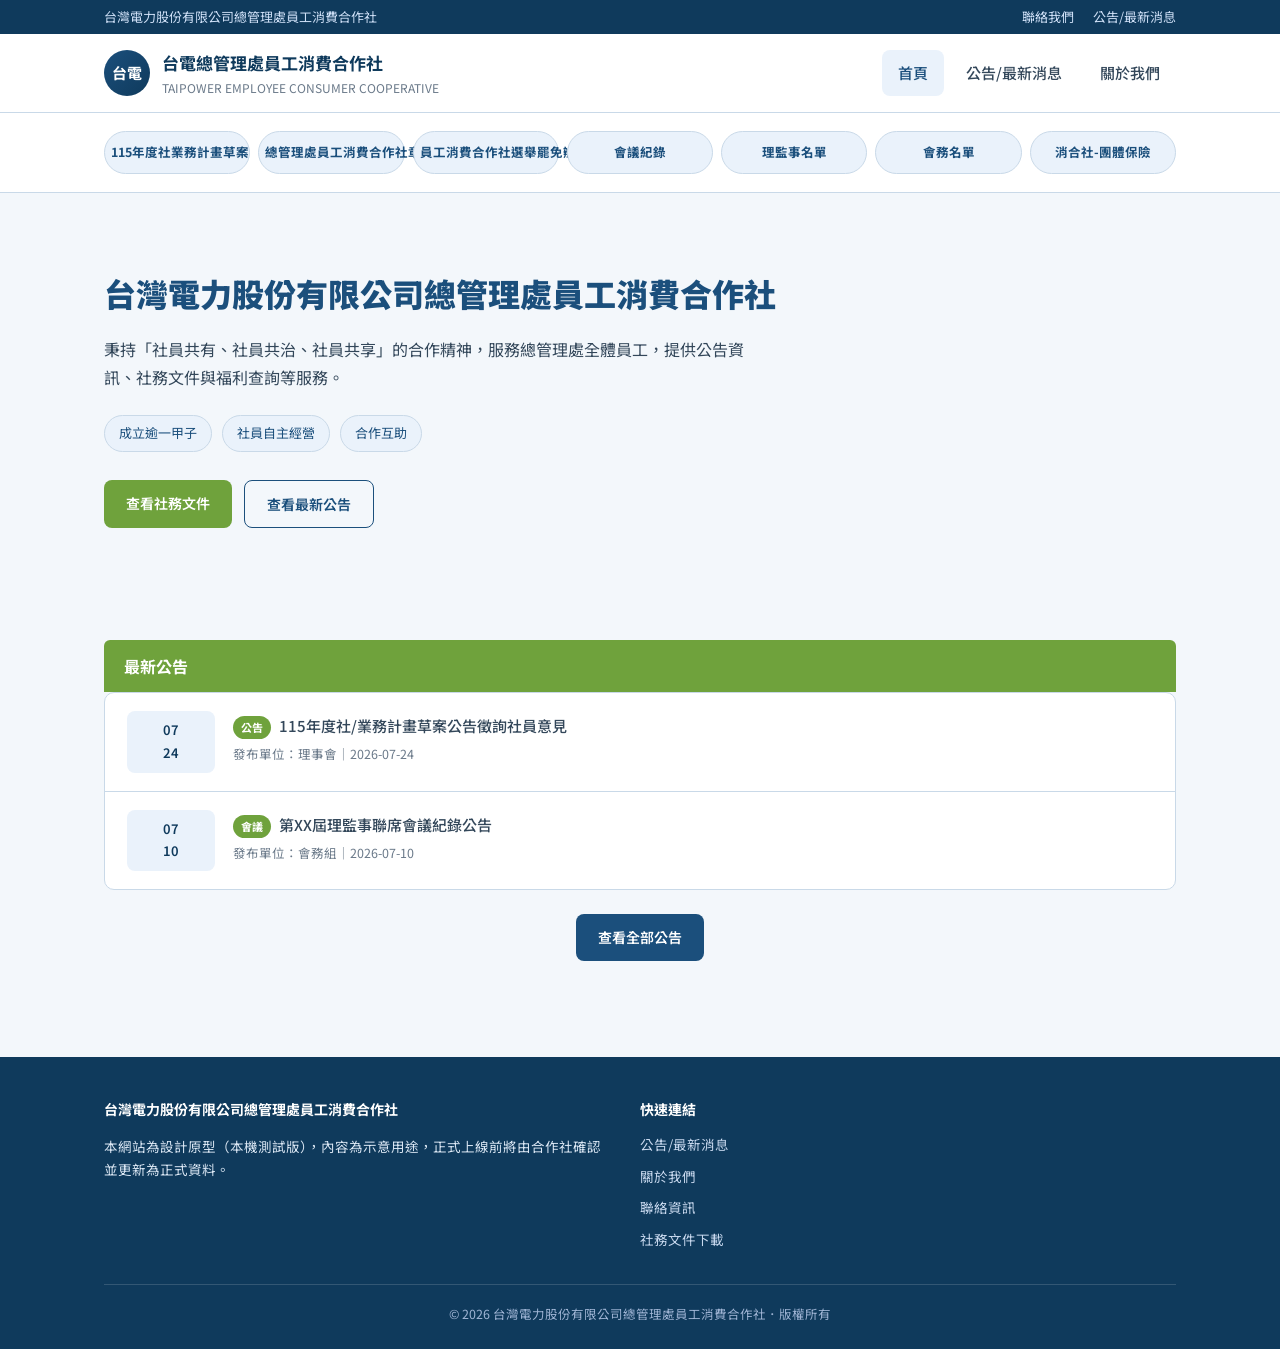
==== commit 24d74910: "Add files via upload" ====
--- a/index.html
+++ b/index.html
@@ -8,93 +8,6 @@
 <link rel="preconnect" href="https://fonts.googleapis.com">
 <link href="https://fonts.googleapis.com/css2?family=Noto+Sans+TC:wght@400;500;700;900&display=swap" rel="stylesheet">
 
-<style>
-  /* ===========================================================
-     首頁專屬配色（比照台電公司官網：白底＋淺藍格狀選單＋綠色標題列）
-     僅套用於本頁，其他頁面沿用原本 style.css 綠色/米色主題
-     =========================================================== */
-  :root{
-    --tp-blue: #1B4F7C;
-    --tp-blue-line: #7EA9D6;
-    --tp-blue-bg: #EAF2FB;
-    --tp-blue-bg-hover: #D7E9FA;
-    --tp-green: #6FA23C;
-    --tp-green-dark: #588233;
-    --tp-page-bg: #F3F7FB;
-    --tp-row-alt: #DCEBF8;
-    --tp-border: #C9D9E8;
-  }
-  body{ background: var(--tp-page-bg); }
-
-  .topbar{ background: var(--tp-blue); color: #eaf2fb; }
-  .topbar a{ color: #eaf2fb; }
-  .topbar a:hover{ color: #ffffff; }
-
-  header.site-header{ background: #ffffff; border-bottom: 2px solid var(--tp-blue); }
-  .brand-mark{ background: linear-gradient(135deg, var(--tp-blue), #0f3a5c); }
-  .brand-text .name-main{ color: var(--tp-blue); font-weight: 900; }
-  .brand-text .name-sub{ color: var(--tp-blue-line); letter-spacing: .05em; }
-
-  nav.main-nav a:hover, nav.main-nav a.active{ background: var(--tp-blue-bg); color: var(--tp-blue); }
-
-  /* ---------- 橫式主選單：7 大社員專區文件（單行不換列） ---------- */
-  .doc-nav{ background: #ffffff; border-bottom: 1px solid var(--tp-border); padding: 18px 0; }
-  .doc-nav-grid{
-    display: flex; flex-wrap: nowrap; gap: 8px;
-  }
-  .doc-nav-grid a{
-    flex: 1 1 0;
-    min-width: 0;
-    text-align: center;
-    padding: 12px 6px;
-    background: var(--tp-blue-bg);
-    border: 1px solid var(--tp-blue-line);
-    border-radius: 999px;
-    color: var(--tp-blue);
-    font-weight: 700;
-    font-size: 12.5px;
-    line-height: 1.35;
-    white-space: normal;
-    word-break: keep-all;
-    transition: background .15s ease, transform .15s ease;
-  }
-  .doc-nav-grid a:hover{ background: var(--tp-blue-bg-hover); transform: translateY(-2px); }
-  @media (max-width: 900px){
-    .doc-nav-grid{ flex-wrap: wrap; }
-    .doc-nav-grid a{ flex: 1 1 calc(33.33% - 8px); font-size: 13.5px; padding: 14px 10px; }
-  }
-  @media (max-width: 620px){ .doc-nav-grid a{ flex: 1 1 calc(50% - 8px); } }
-
-  .hero{ background: var(--tp-page-bg); color: var(--tp-blue); padding: 48px 0 40px; }
-  .hero h1{ color: var(--tp-blue); font-weight: 900; }
-  .hero p{ color: #33475a; }
-  .hero-tags span{ background: var(--tp-blue-bg); border: 1px solid var(--tp-blue-line); color: var(--tp-blue); }
-  .btn-primary{ background: var(--tp-green); color: #ffffff; }
-  .btn-primary:hover{ background: var(--tp-green-dark); }
-  .btn-outline{ border: 1px solid var(--tp-blue); color: var(--tp-blue); }
-  .btn-outline:hover{ background: var(--tp-blue-bg); }
-  .btn-solid{ background: var(--tp-blue); color: #ffffff; }
-  .btn-solid:hover{ background: #0f3a5c; }
-
-  /* ---------- 綠色標題列（比照台電官網「單位網站」樣式） ---------- */
-  .green-bar{
-    background: var(--tp-green); color: #ffffff; font-weight: 700; font-size: 16px;
-    padding: 12px 20px; border-radius: 6px 6px 0 0;
-  }
-  .notice-list{ border: 1px solid var(--tp-border); border-top: none; border-radius: 0 0 8px 8px; }
-  .notice-item:nth-child(even){ background: var(--tp-row-alt); }
-  .notice-item:hover{ background: var(--tp-blue-bg-hover); }
-  .notice-date{ background: var(--tp-blue); color: #ffffff; }
-  .notice-tag{ background: var(--tp-green); color: #ffffff; }
-  .section-title{ color: var(--tp-blue); }
-  .section-title::before{ background: var(--tp-green); }
-
-  footer.site-footer{ background: var(--tp-blue); color: #dce8f5; }
-  footer.site-footer h4{ color: #ffffff; }
-  footer.site-footer a:hover{ color: #ffffff; }
-  .copyright{ color: #9fbdd9; }
-</style>
-
 </head>
 <body>
 <div class="topbar">
@@ -102,7 +15,7 @@
       <span>台灣電力股份有限公司總管理處員工消費合作社</span>
       <div>
         <a href="about.html">聯絡我們</a>
-        <a href="members.html">社員專區</a>
+        <a href="news.html">公告/最新消息</a>
       </div>
     </div>
   </div>
@@ -119,7 +32,6 @@
         <ul>
           <li><a class="active" href="index.html">首頁</a></li>
 <li><a class="" href="news.html">公告/最新消息</a></li>
-<li><a class="" href="members.html">社員專區</a></li>
 <li><a class="" href="about.html">關於我們</a></li>
 
         </ul>
@@ -127,7 +39,7 @@
     </div>
   </header>
 
-<section class="doc-nav">
+<section class="doc-nav" id="documents">
   <div class="container">
     <div class="doc-nav-grid">
       <a href="https://adb7a6c7-a192-4dac-a1f6-1f492c60ffc0.filesusr.com/ugd/57cb53_e163f4eb58ab46dfaa9be1dbbb0bc4dc.pdf" target="_blank" rel="noopener">115年度社業務計畫草案</a>
@@ -151,7 +63,7 @@
       <span>合作互助</span>
     </div>
     <div style="margin-top:28px; display:flex; gap:12px;">
-      <a class="btn btn-primary" href="members.html">進入社員專區</a>
+      <a class="btn btn-primary" href="#documents">查看社務文件</a>
       <a class="btn btn-outline" href="news.html">查看最新公告</a>
     </div>
   </div>
@@ -175,13 +87,6 @@
           <div class="notice-meta">發布單位：會務組｜2026-07-10</div>
         </div>
       </div>
-      <div class="notice-item">
-        <div class="notice-date">06<br>28</div>
-        <div>
-          <div><span class="notice-tag">選舉</span><span class="notice-title">理監事選舉罷免辦法修正公告</span></div>
-          <div class="notice-meta">發布單位：理事會｜2026-06-28</div>
-        </div>
-      </div>
     </div>
     <div style="text-align:center; margin-top:24px;">
       <a class="btn btn-solid" href="news.html">查看全部公告</a>
@@ -200,17 +105,9 @@
           <h4>快速連結</h4>
           <ul>
             <li><a href="news.html">公告/最新消息</a></li>
-            <li><a href="members.html">社員專區</a></li>
             <li><a href="about.html">關於我們</a></li>
             <li><a href="about.html#contact">聯絡資訊</a></li>
-          </ul>
-        </div>
-        <div>
-          <h4>社員專區文件</h4>
-          <ul>
-            <li><a href="members-charter.html">合作社章程</a></li>
-            <li><a href="members-board.html">理監事名單</a></li>
-            <li><a href="members-minutes.html">會議紀錄</a></li>
+            <li><a href="index.html#documents">社務文件下載</a></li>
           </ul>
         </div>
       </div>
--- a/style.css
+++ b/style.css
@@ -3,39 +3,40 @@
    =========================================================== */
 
 :root {
-  --primary: #1A2E26;
-  --primary-dark: #0F1E18;
-  --primary-light: #F2EEE1;
-  --accent: #C9A227;
-  --text: #2b3a34;
-  --text-light: #6b7a72;
-  --border: #e4dfd0;
-  --bg: #FDFBF7;
+  --primary: #1B4F7C;
+  --primary-dark: #0F3A5C;
+  --primary-light: #EAF2FB;
+  --accent: #6FA23C;
+  --text: #33475A;
+  --text-light: #6b7a8a;
+  --border: #C9D9E8;
+  --bg: #F3F7FB;
   --white: #ffffff;
   --radius: 10px;
-  --shadow: 0 2px 10px rgba(26, 46, 38, 0.08);
+  --shadow: 0 2px 10px rgba(27, 79, 124, 0.08);
 }
 
 * { box-sizing: border-box; }
 
-/* ---------- Mission section (cream/green, matches reference layout) ---------- */
-.mission-section { background: #FDFBF7; padding: 72px 0; }
-.mission-grid { display: grid; grid-template-columns: 1fr 1.3fr; gap: 60px; align-items: start; }
-@media (max-width: 860px) { .mission-grid { grid-template-columns: 1fr; gap: 32px; } }
-.mission-image { width: 100%; height: 220px; border-radius: 6px; margin-bottom: 32px; background: linear-gradient(135deg, #223b31 0%, #1A2E26 55%, #0F1E18 100%); }
-.mission-links { display: flex; flex-direction: column; }
-.mission-links a {
-  display: block; text-align: right; padding: 18px 0;
-  border-bottom: 1px solid #ddd6c4;
-  color: #1A2E26; font-size: 16.5px; font-weight: 500;
+/* ---------- 橫式主選單：文件快速連結（比照台電官網樣式） ---------- */
+.doc-nav { background: #ffffff; border-bottom: 1px solid var(--border); padding: 18px 0; }
+.doc-nav-grid { display: flex; flex-wrap: nowrap; gap: 8px; }
+.doc-nav-grid a {
+  flex: 1 1 0; min-width: 0; text-align: center; padding: 12px 6px;
+  background: var(--primary-light); border: 1px solid var(--border);
+  border-radius: 999px; color: var(--primary); font-weight: 700; font-size: 12.5px;
+  line-height: 1.35; white-space: normal; word-break: keep-all;
+  transition: background .15s ease, transform .15s ease;
 }
-.mission-links a:first-child { padding-top: 0; }
-.mission-links a:hover { color: #0d2a20; text-decoration: underline; }
-.mission-content h2 {
-  font-size: 40px; font-weight: 900; color: #1A2E26; margin: 0 0 24px; letter-spacing: .02em;
+.doc-nav-grid a:hover { background: #d7e9fa; transform: translateY(-2px); }
+@media (max-width: 900px) {
+  .doc-nav-grid { flex-wrap: wrap; }
+  .doc-nav-grid a { flex: 1 1 calc(33.33% - 8px); font-size: 13.5px; padding: 14px 10px; }
 }
-.mission-content p { color: #2b3a34; font-size: 15.5px; line-height: 1.9; margin: 0 0 22px; }
-.mission-content p:last-child { margin-bottom: 0; }
+@media (max-width: 620px) { .doc-nav-grid a { flex: 1 1 calc(50% - 8px); } }
+
+/* ---------- 綠色標題列 ---------- */
+.green-bar { background: var(--accent); color: #ffffff; font-weight: 700; font-size: 16px; padding: 12px 20px; border-radius: 6px 6px 0 0; }
 
 body {
   margin: 0;
@@ -116,14 +117,14 @@
 .notice-item:last-child { border-bottom: none; }
 .notice-item:hover { background: var(--primary-light); }
 .notice-date { flex-shrink: 0; width: 88px; text-align: center; background: var(--primary-light); color: var(--primary-dark); border-radius: 8px; padding: 8px 4px; font-size: 13px; font-weight: 600; }
-.notice-tag { display: inline-block; font-size: 11px; padding: 2px 8px; border-radius: 999px; background: var(--accent); color: #4a3800; font-weight: 700; margin-right: 8px; }
+.notice-tag { display: inline-block; font-size: 11px; padding: 2px 8px; border-radius: 999px; background: var(--accent); color: #ffffff; font-weight: 700; margin-right: 8px; }
 .notice-title { font-size: 15px; font-weight: 500; }
 .notice-meta { font-size: 12.5px; color: var(--text-light); margin-top: 4px; }
 
 /* ---------- Buttons ---------- */
 .btn { display: inline-block; padding: 11px 22px; border-radius: 8px; font-size: 14px; font-weight: 600; cursor: pointer; border: none; }
-.btn-primary { background: var(--accent); color: #4a3800; }
-.btn-primary:hover { background: #f2c948; }
+.btn-primary { background: var(--accent); color: #ffffff; }
+.btn-primary:hover { background: #5c8a2f; }
 .btn-outline { background: transparent; border: 1px solid var(--primary); color: var(--primary); }
 .btn-outline:hover { background: var(--primary-light); }
 .btn-solid { background: var(--primary); color: var(--white); }
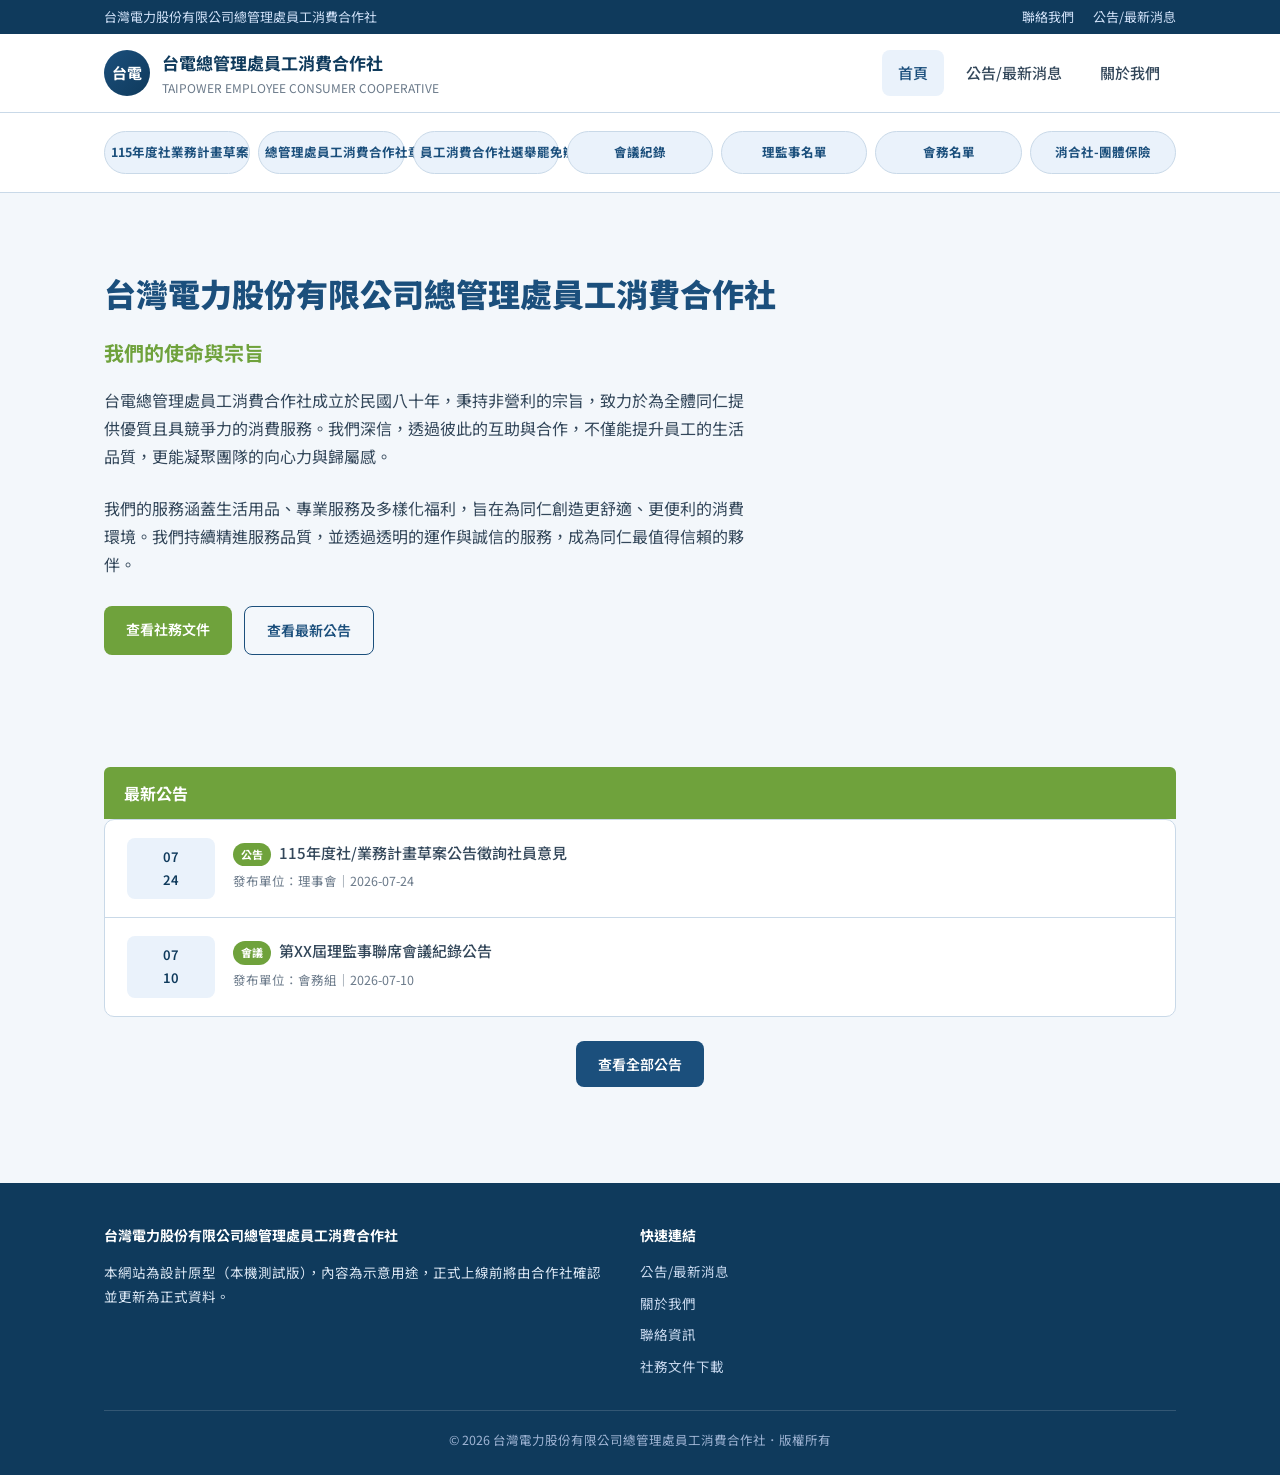
==== commit fa5ad96e: "Add files via upload" ====
--- a/index.html
+++ b/index.html
@@ -56,12 +56,9 @@
 <section class="hero">
   <div class="container">
     <h1>台灣電力股份有限公司總管理處員工消費合作社</h1>
-    <p>秉持「社員共有、社員共治、社員共享」的合作精神，服務總管理處全體員工，提供公告資訊、社務文件與福利查詢等服務。</p>
-    <div class="hero-tags">
-      <span>成立逾一甲子</span>
-      <span>社員自主經營</span>
-      <span>合作互助</span>
-    </div>
+    <h2 style="margin-top:10px; font-size:20px; color:var(--accent);">我們的使命與宗旨</h2>
+    <p>台電總管理處員工消費合作社成立於民國八十年，秉持非營利的宗旨，致力於為全體同仁提供優質且具競爭力的消費服務。我們深信，透過彼此的互助與合作，不僅能提升員工的生活品質，更能凝聚團隊的向心力與歸屬感。</p>
+    <p>我們的服務涵蓋生活用品、專業服務及多樣化福利，旨在為同仁創造更舒適、更便利的消費環境。我們持續精進服務品質，並透過透明的運作與誠信的服務，成為同仁最值得信賴的夥伴。</p>
     <div style="margin-top:28px; display:flex; gap:12px;">
       <a class="btn btn-primary" href="#documents">查看社務文件</a>
       <a class="btn btn-outline" href="news.html">查看最新公告</a>
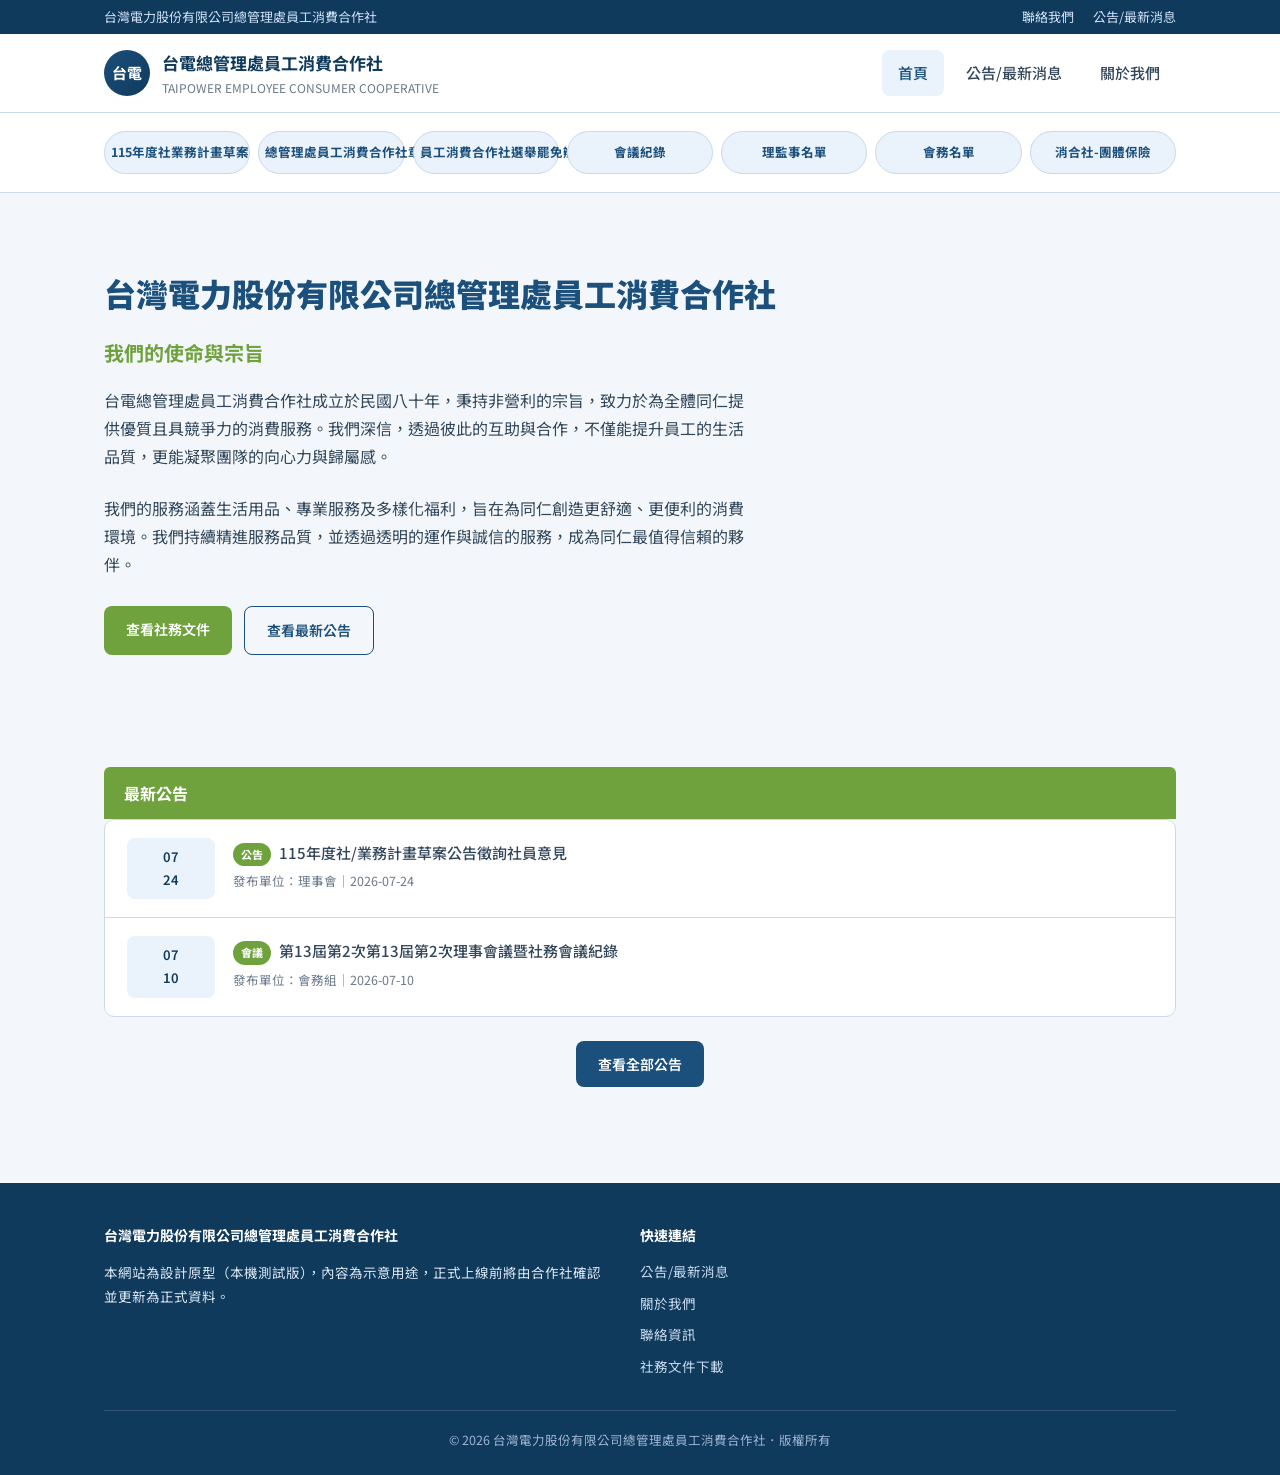
==== commit 042c9cf7: "Add files via upload" ====
--- a/index.html
+++ b/index.html
@@ -80,7 +80,7 @@
       <div class="notice-item">
         <div class="notice-date">07<br>10</div>
         <div>
-          <div><span class="notice-tag">會議</span><span class="notice-title">第XX屆理監事聯席會議紀錄公告</span></div>
+          <div><span class="notice-tag">會議</span><span class="notice-title">第13屆第2次第13屆第2次理事會議暨社務會議紀錄</span></div>
           <div class="notice-meta">發布單位：會務組｜2026-07-10</div>
         </div>
       </div>
